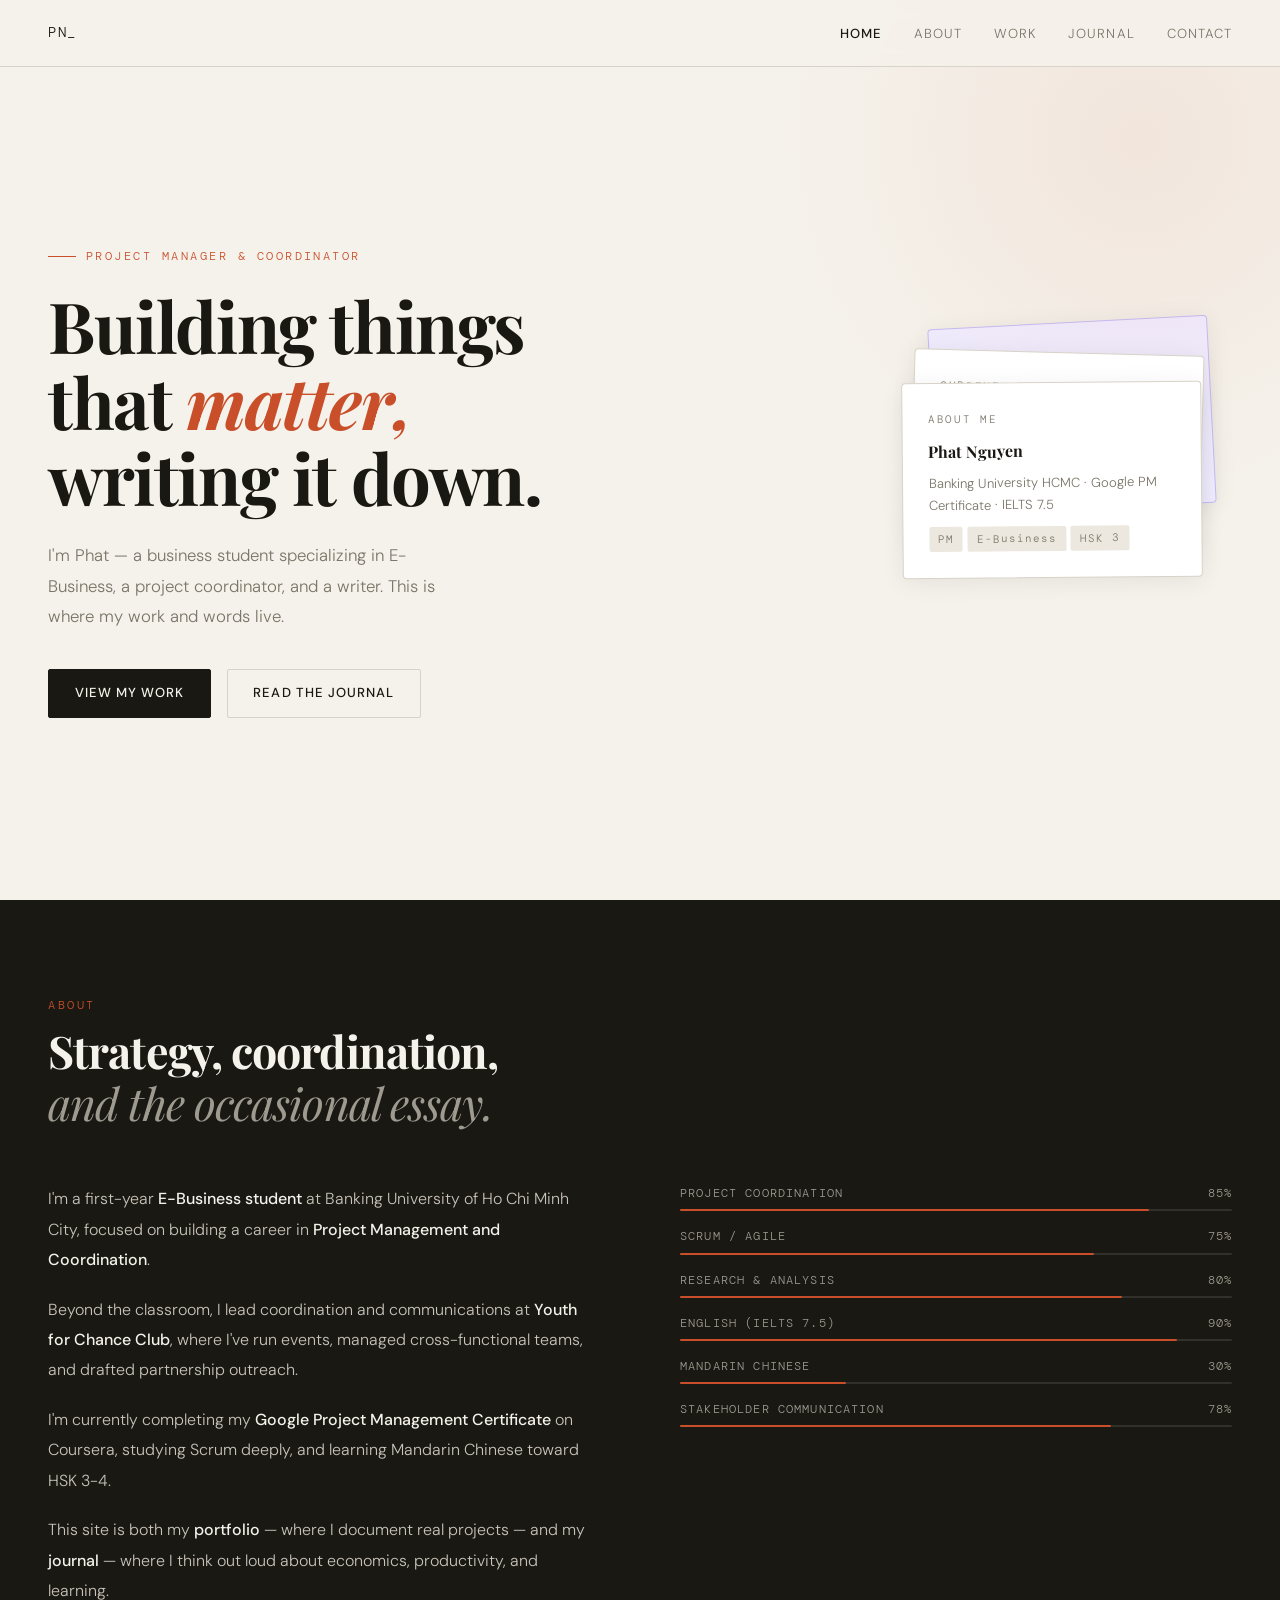
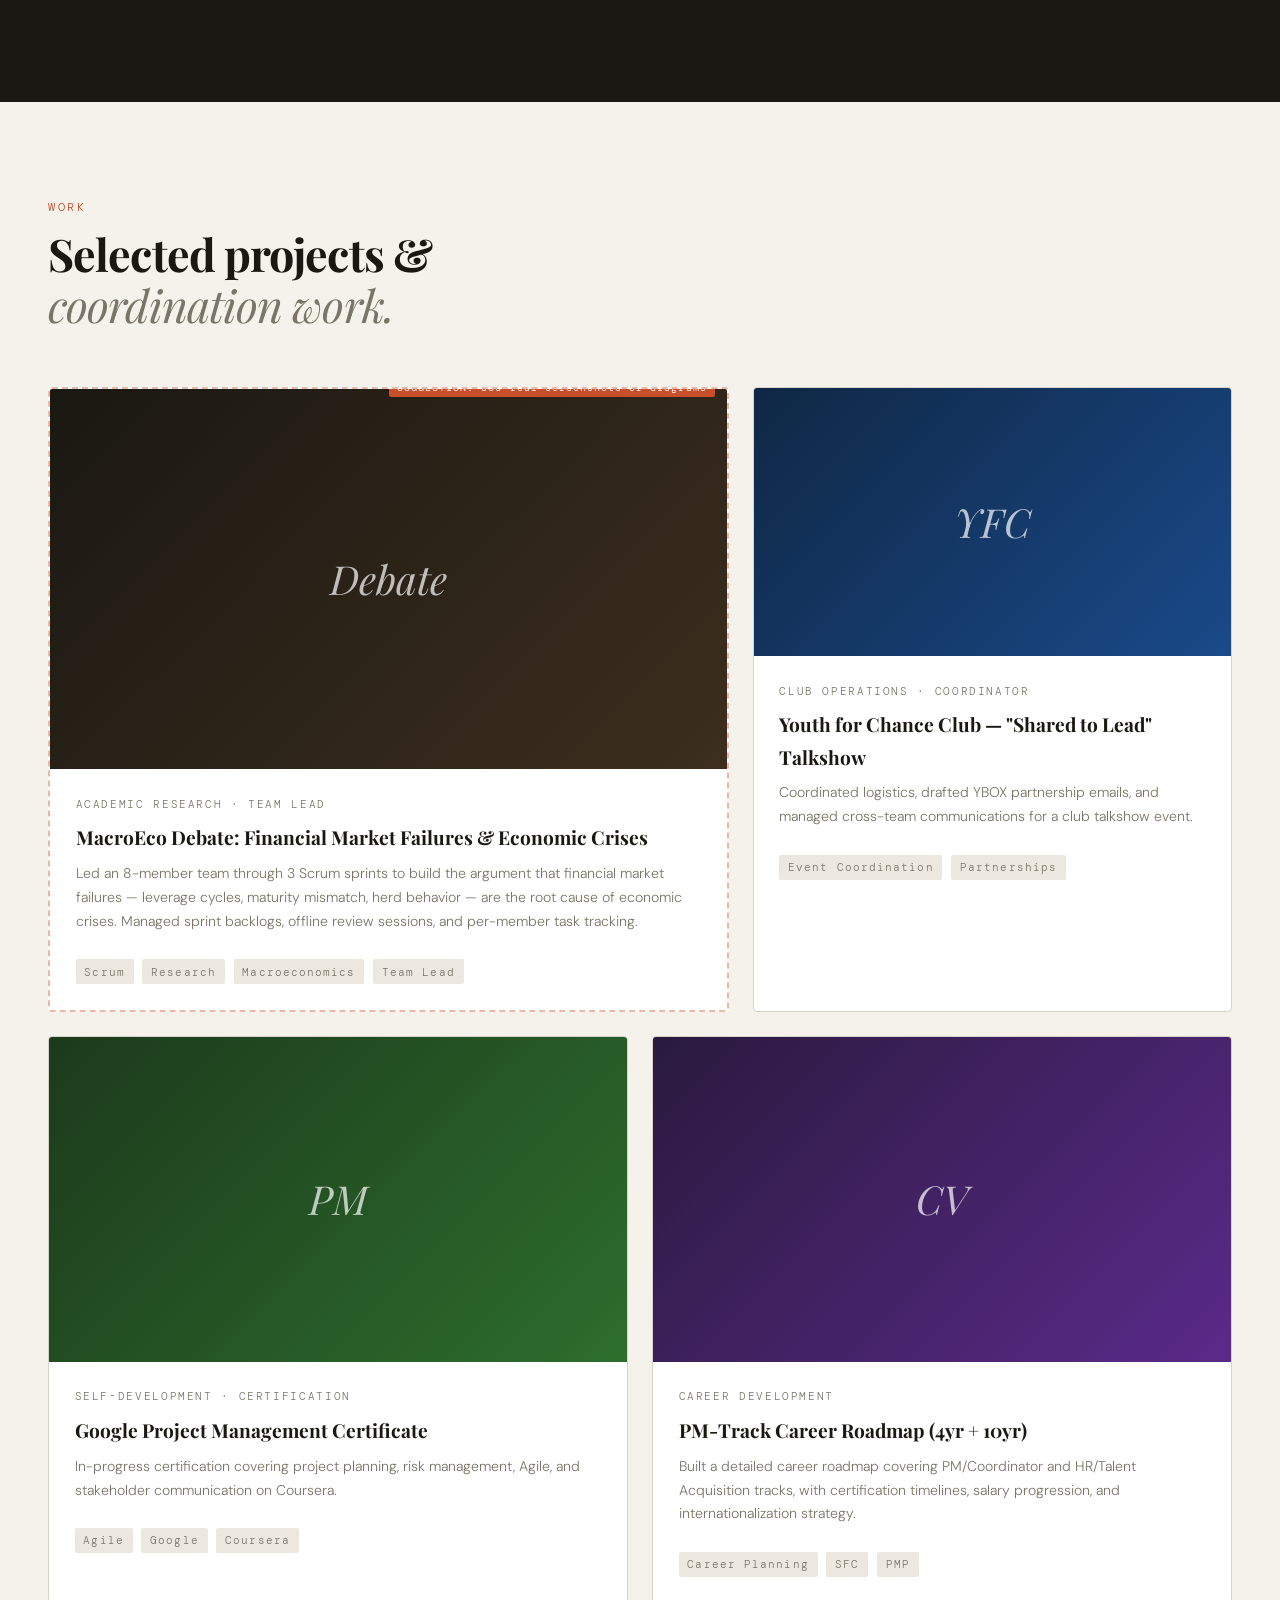
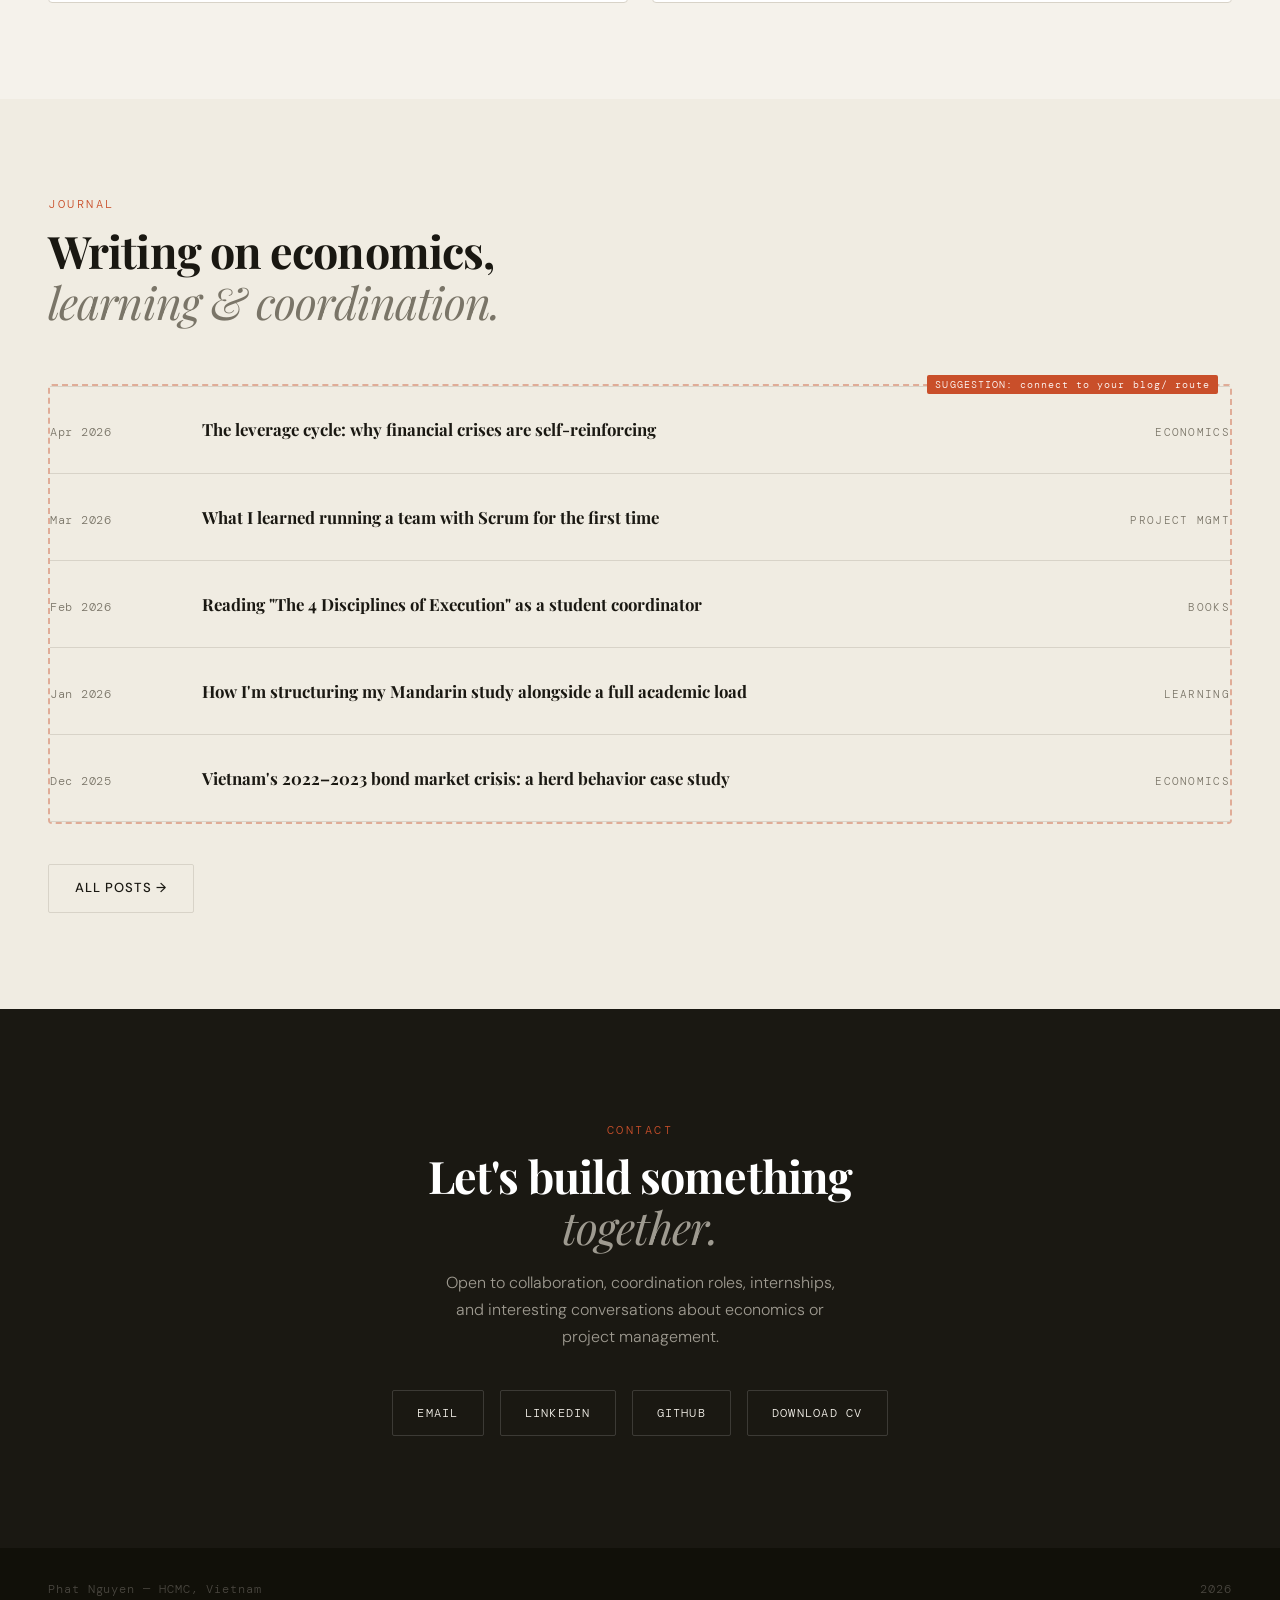
==== index.html @ 9ce02eaa "Update index.html" ====
<!DOCTYPE html>
<html lang="en">
<head>
<meta charset="UTF-8" />
<meta name="viewport" content="width=device-width, initial-scale=1.0"/>
<title>Phat Nguyen — Portfolio & Journal</title>
<link href="https://fonts.googleapis.com/css2?family=Playfair+Display:ital,wght@0,400;0,700;1,400&family=DM+Mono:wght@400;500&family=DM+Sans:wght@300;400;500&display=swap" rel="stylesheet"/>
<style>
  *, *::before, *::after { box-sizing: border-box; margin: 0; padding: 0; }

  :root {
    --bg: #f5f2eb;
    --ink: #1a1812;
    --muted: #7a7568;
    --accent: #c94f2a;
    --accent2: #2a5fc9;
    --card: #ffffff;
    --border: #d8d3c8;
    --tag-bg: #ece8df;
  }

  html { scroll-behavior: smooth; }

  body {
    background: var(--bg);
    color: var(--ink);
    font-family: 'DM Sans', sans-serif;
    font-weight: 300;
    line-height: 1.7;
    overflow-x: hidden;
  }

  /* ── NAV ── */
  nav {
    position: fixed; top: 0; left: 0; right: 0; z-index: 100;
    display: flex; align-items: center; justify-content: space-between;
    padding: 1.2rem 3rem;
    background: rgba(245,242,235,0.88);
    backdrop-filter: blur(10px);
    border-bottom: 1px solid var(--border);
  }
  .nav-logo {
    font-family: 'DM Mono', monospace;
    font-size: 0.85rem;
    letter-spacing: 0.12em;
    color: var(--ink);
    text-decoration: none;
  }
  .nav-links { display: flex; gap: 2rem; list-style: none; }
  .nav-links a {
    font-size: 0.82rem;
    letter-spacing: 0.08em;
    text-transform: uppercase;
    color: var(--muted);
    text-decoration: none;
    transition: color 0.2s;
  }
  .nav-links a:hover { color: var(--accent); }
  .nav-links a.active { color: var(--ink); font-weight: 500; }

  /* ── HERO ── */
  #hero {
    min-height: 100vh;
    display: grid;
    grid-template-columns: 1fr 1fr;
    align-items: center;
    padding: 8rem 3rem 4rem;
    position: relative;
    overflow: hidden;
  }
  .hero-text { max-width: 540px; }
  .hero-eyebrow {
    font-family: 'DM Mono', monospace;
    font-size: 0.78rem;
    letter-spacing: 0.2em;
    text-transform: uppercase;
    color: var(--accent);
    margin-bottom: 1.2rem;
    display: flex; align-items: center; gap: 0.6rem;
  }
  .hero-eyebrow::before {
    content: '';
    display: inline-block;
    width: 28px; height: 1px;
    background: var(--accent);
  }
  h1 {
    font-family: 'Playfair Display', serif;
    font-size: clamp(3rem, 5.5vw, 5.2rem);
    font-weight: 700;
    line-height: 1.08;
    letter-spacing: -0.02em;
    margin-bottom: 1.6rem;
  }
  h1 em {
    font-style: italic;
    color: var(--accent);
  }
  .hero-sub {
    font-size: 1.05rem;
    color: var(--muted);
    max-width: 400px;
    margin-bottom: 2.4rem;
    line-height: 1.8;
  }
  .hero-ctas { display: flex; gap: 1rem; flex-wrap: wrap; }
  .btn {
    display: inline-flex; align-items: center; gap: 0.5rem;
    padding: 0.75rem 1.6rem;
    border-radius: 2px;
    font-size: 0.82rem;
    letter-spacing: 0.08em;
    text-transform: uppercase;
    text-decoration: none;
    font-weight: 500;
    transition: all 0.2s;
    cursor: pointer;
  }
  .btn-primary {
    background: var(--ink);
    color: var(--bg);
    border: 1.5px solid var(--ink);
  }
  .btn-primary:hover { background: var(--accent); border-color: var(--accent); }
  .btn-outline {
    background: transparent;
    color: var(--ink);
    border: 1.5px solid var(--border);
  }
  .btn-outline:hover { border-color: var(--ink); }

  /* hero right: decorative card stack */
  .hero-visual {
    display: flex; justify-content: flex-end; align-items: center;
    position: relative; height: 420px;
  }
  .card-stack { position: relative; width: 320px; height: 380px; }
  .hcard {
    position: absolute;
    background: var(--card);
    border: 1px solid var(--border);
    border-radius: 4px;
    padding: 1.6rem;
    box-shadow: 0 4px 24px rgba(0,0,0,0.07);
  }
  .hcard:nth-child(1) {
    width: 280px; top: 30px; left: 20px;
    transform: rotate(-3deg);
    background: #f0edff;
    border-color: #c5bcf5;
  }
  .hcard:nth-child(2) {
    width: 290px; top: 60px; left: 0;
    transform: rotate(1.5deg);
    z-index: 2;
  }
  .hcard:nth-child(3) {
    width: 300px; top: 90px; left: -10px;
    transform: rotate(-0.5deg);
    z-index: 3;
    background: var(--card);
  }
  .hcard-label {
    font-family: 'DM Mono', monospace;
    font-size: 0.68rem;
    letter-spacing: 0.15em;
    text-transform: uppercase;
    color: var(--muted);
    margin-bottom: 0.6rem;
  }
  .hcard-title {
    font-family: 'Playfair Display', serif;
    font-size: 1rem;
    font-weight: 700;
    margin-bottom: 0.5rem;
  }
  .hcard-body { font-size: 0.82rem; color: var(--muted); }
  .tag {
    display: inline-block;
    background: var(--tag-bg);
    color: var(--muted);
    font-family: 'DM Mono', monospace;
    font-size: 0.68rem;
    letter-spacing: 0.1em;
    padding: 0.2rem 0.55rem;
    border-radius: 2px;
    margin-top: 0.6rem;
    margin-right: 0.3rem;
  }

  /* hero bg texture */
  #hero::after {
    content: '';
    position: absolute;
    top: -100px; right: -100px;
    width: 600px; height: 600px;
    background: radial-gradient(circle at 60% 40%, rgba(201,79,42,0.08) 0%, transparent 70%);
    pointer-events: none;
  }

  /* ── SECTIONS ── */
  section { padding: 6rem 3rem; }
  .section-header { margin-bottom: 3.5rem; }
  .section-eyebrow {
    font-family: 'DM Mono', monospace;
    font-size: 0.72rem;
    letter-spacing: 0.22em;
    text-transform: uppercase;
    color: var(--accent);
    margin-bottom: 0.6rem;
  }
  h2 {
    font-family: 'Playfair Display', serif;
    font-size: clamp(2rem, 3.5vw, 2.8rem);
    font-weight: 700;
    letter-spacing: -0.02em;
    line-height: 1.15;
  }
  h2 span { color: var(--muted); font-style: italic; font-weight: 400; }

  /* ── ABOUT ── */
  #about { background: var(--ink); color: var(--bg); }
  #about .section-eyebrow { color: var(--accent); }
  #about h2 { color: var(--bg); }
  #about h2 span { color: #9e9a90; }
  .about-grid {
    display: grid;
    grid-template-columns: 1fr 1fr;
    gap: 5rem;
    align-items: start;
  }
  .about-text { font-size: 1rem; line-height: 1.9; color: #c9c4bb; }
  .about-text p + p { margin-top: 1.2rem; }
  .about-text strong { color: var(--bg); font-weight: 500; }
  .skills-list { display: flex; flex-direction: column; gap: 1rem; }
  .skill-item { display: flex; flex-direction: column; gap: 0.35rem; }
  .skill-label {
    display: flex; justify-content: space-between;
    font-family: 'DM Mono', monospace;
    font-size: 0.72rem;
    letter-spacing: 0.1em;
    text-transform: uppercase;
    color: #9e9a90;
  }
  .skill-bar { height: 2px; background: rgba(255,255,255,0.1); border-radius: 1px; }
  .skill-fill { height: 100%; background: var(--accent); border-radius: 1px; transition: width 1s ease; }

  /* ── PORTFOLIO ── */
  #portfolio { background: var(--bg); }
  .projects-grid {
    display: grid;
    grid-template-columns: repeat(12, 1fr);
    gap: 1.5rem;
  }
  .project-card {
    background: var(--card);
    border: 1px solid var(--border);
    border-radius: 4px;
    overflow: hidden;
    transition: transform 0.25s, box-shadow 0.25s;
  }
  .project-card:hover {
    transform: translateY(-4px);
    box-shadow: 0 12px 40px rgba(0,0,0,0.1);
  }
  .project-card.featured { grid-column: span 7; }
  .project-card.side { grid-column: span 5; }
  .project-card.half { grid-column: span 6; }
  .project-thumb {
    width: 100%; aspect-ratio: 16/9;
    display: flex; align-items: center; justify-content: center;
    font-family: 'Playfair Display', serif;
    font-size: 2.5rem;
    font-style: italic;
    color: rgba(255,255,255,0.7);
  }
  .project-body { padding: 1.6rem; }
  .project-type {
    font-family: 'DM Mono', monospace;
    font-size: 0.68rem;
    letter-spacing: 0.15em;
    text-transform: uppercase;
    color: var(--muted);
    margin-bottom: 0.5rem;
  }
  .project-title {
    font-family: 'Playfair Display', serif;
    font-size: 1.2rem;
    font-weight: 700;
    margin-bottom: 0.5rem;
  }
  .project-desc { font-size: 0.88rem; color: var(--muted); line-height: 1.7; }
  .project-tags { margin-top: 1rem; }

  /* ── JOURNAL ── */
  #journal { background: #f0ece2; }
  .posts-list { display: flex; flex-direction: column; gap: 0; }
  .post-item {
    display: grid;
    grid-template-columns: 120px 1fr auto;
    align-items: baseline;
    gap: 2rem;
    padding: 1.8rem 0;
    border-bottom: 1px solid var(--border);
    text-decoration: none;
    color: inherit;
    transition: background 0.15s;
  }
  .post-item:first-child { border-top: 1px solid var(--border); }
  .post-date {
    font-family: 'DM Mono', monospace;
    font-size: 0.75rem;
    color: var(--muted);
    letter-spacing: 0.06em;
  }
  .post-title {
    font-family: 'Playfair Display', serif;
    font-size: 1.05rem;
    font-weight: 700;
    transition: color 0.2s;
  }
  .post-item:hover .post-title { color: var(--accent); }
  .post-category {
    font-family: 'DM Mono', monospace;
    font-size: 0.68rem;
    letter-spacing: 0.12em;
    text-transform: uppercase;
    color: var(--muted);
    white-space: nowrap;
  }

  /* ── CONTACT ── */
  #contact {
    background: var(--ink);
    color: var(--bg);
    text-align: center;
    padding: 7rem 3rem;
  }
  #contact h2 { color: var(--bg); margin-bottom: 1rem; }
  #contact .section-eyebrow { color: var(--accent); }
  .contact-sub { color: #9e9a90; font-size: 1rem; margin-bottom: 2.5rem; max-width: 420px; margin-left: auto; margin-right: auto; }
  .contact-links { display: flex; justify-content: center; gap: 1rem; flex-wrap: wrap; }
  .contact-link {
    display: inline-flex; align-items: center; gap: 0.5rem;
    padding: 0.7rem 1.5rem;
    border: 1px solid rgba(255,255,255,0.15);
    border-radius: 2px;
    font-family: 'DM Mono', monospace;
    font-size: 0.78rem;
    letter-spacing: 0.1em;
    text-transform: uppercase;
    color: var(--bg);
    text-decoration: none;
    transition: border-color 0.2s, color 0.2s;
  }
  .contact-link:hover { border-color: var(--accent); color: var(--accent); }

  /* ── FOOTER ── */
  footer {
    background: #111009;
    color: #4a4740;
    padding: 2rem 3rem;
    display: flex;
    justify-content: space-between;
    align-items: center;
    font-family: 'DM Mono', monospace;
    font-size: 0.72rem;
    letter-spacing: 0.08em;
  }

  /* ANNOTATION LAYER (design notes) */
  .annotation {
    position: relative;
    border: 2px dashed rgba(201,79,42,0.4);
    border-radius: 4px;
  }
  .annotation::before {
    content: attr(data-note);
    position: absolute;
    top: -11px; right: 12px;
    background: var(--accent);
    color: white;
    font-family: 'DM Mono', monospace;
    font-size: 0.65rem;
    letter-spacing: 0.1em;
    padding: 1px 8px;
    border-radius: 2px;
    white-space: nowrap;
    z-index: 10;
  }

  /* scroll fade-in */
  .fade-in { opacity: 0; transform: translateY(24px); transition: opacity 0.6s ease, transform 0.6s ease; }
  .fade-in.visible { opacity: 1; transform: none; }

  @media (max-width: 900px) {
    #hero { grid-template-columns: 1fr; padding-top: 7rem; }
    .hero-visual { display: none; }
    .about-grid { grid-template-columns: 1fr; gap: 2.5rem; }
    .project-card.featured, .project-card.side, .project-card.half { grid-column: span 12; }
    .post-item { grid-template-columns: 1fr; gap: 0.3rem; }
    nav { padding: 1rem 1.5rem; }
    section { padding: 4rem 1.5rem; }
  }
</style>
</head>
<body>

<!-- NAV -->
<nav>
  <a class="nav-logo" href="#">PN_</a>
  <ul class="nav-links">
    <li><a href="#hero" class="active">Home</a></li>
    <li><a href="#about">About</a></li>
    <li><a href="#portfolio">Work</a></li>
    <li><a href="#journal">Journal</a></li>
    <li><a href="#contact">Contact</a></li>
  </ul>
</nav>

<!-- HERO -->
<section id="hero">
  <div class="hero-text fade-in">
    <p class="hero-eyebrow">Project Manager &amp; Coordinator</p>
    <h1>Building things<br>that <em>matter,</em><br>writing it down.</h1>
    <p class="hero-sub">I'm Phat — a business student specializing in E-Business, a project coordinator, and a writer. This is where my work and words live.</p>
    <div class="hero-ctas">
      <a class="btn btn-primary" href="#portfolio">View my work</a>
      <a class="btn btn-outline" href="#journal">Read the journal</a>
    </div>
  </div>
  <div class="hero-visual">
    <div class="card-stack">
      <div class="hcard">
        <div class="hcard-label">Latest note</div>
        <div class="hcard-title">On herd behavior in financial crises</div>
        <div class="hcard-body">Why markets amplify panic more than reason...</div>
      </div>
      <div class="hcard">
        <div class="hcard-label">Current project</div>
        <div class="hcard-title">MacroEco Debate Sprint 3</div>
        <div class="hcard-body">Leading research for the market-failure argument...</div>
        <div><span class="tag">Scrum</span><span class="tag">Research</span></div>
      </div>
      <div class="hcard">
        <div class="hcard-label">About me</div>
        <div class="hcard-title">Phat Nguyen</div>
        <div class="hcard-body">Banking University HCMC · Google PM Certificate · IELTS 7.5</div>
        <div><span class="tag">PM</span><span class="tag">E-Business</span><span class="tag">HSK 3</span></div>
      </div>
    </div>
  </div>
</section>

<!-- ABOUT -->
<section id="about">
  <div class="section-header fade-in">
    <p class="section-eyebrow">About</p>
    <h2>Strategy, coordination,<br><span>and the occasional essay.</span></h2>
  </div>
  <div class="about-grid">
    <div class="about-text fade-in">
      <p>I'm a first-year <strong>E-Business student</strong> at Banking University of Ho Chi Minh City, focused on building a career in <strong>Project Management and Coordination</strong>.</p>
      <p>Beyond the classroom, I lead coordination and communications at <strong>Youth for Chance Club</strong>, where I've run events, managed cross-functional teams, and drafted partnership outreach.</p>
      <p>I'm currently completing my <strong>Google Project Management Certificate</strong> on Coursera, studying Scrum deeply, and learning Mandarin Chinese toward HSK 3-4.</p>
      <p>This site is both my <strong>portfolio</strong> — where I document real projects — and my <strong>journal</strong> — where I think out loud about economics, productivity, and learning.</p>
    </div>
    <div class="fade-in">
      <div class="skills-list">
        <div class="skill-item">
          <div class="skill-label"><span>Project Coordination</span><span>85%</span></div>
          <div class="skill-bar"><div class="skill-fill" style="width:85%"></div></div>
        </div>
        <div class="skill-item">
          <div class="skill-label"><span>Scrum / Agile</span><span>75%</span></div>
          <div class="skill-bar"><div class="skill-fill" style="width:75%"></div></div>
        </div>
        <div class="skill-item">
          <div class="skill-label"><span>Research &amp; Analysis</span><span>80%</span></div>
          <div class="skill-bar"><div class="skill-fill" style="width:80%"></div></div>
        </div>
        <div class="skill-item">
          <div class="skill-label"><span>English (IELTS 7.5)</span><span>90%</span></div>
          <div class="skill-bar"><div class="skill-fill" style="width:90%"></div></div>
        </div>
        <div class="skill-item">
          <div class="skill-label"><span>Mandarin Chinese</span><span>30%</span></div>
          <div class="skill-bar"><div class="skill-fill" style="width:30%"></div></div>
        </div>
        <div class="skill-item">
          <div class="skill-label"><span>Stakeholder Communication</span><span>78%</span></div>
          <div class="skill-bar"><div class="skill-fill" style="width:78%"></div></div>
        </div>
      </div>
    </div>
  </div>
</section>

<!-- PORTFOLIO -->
<section id="portfolio">
  <div class="section-header fade-in">
    <p class="section-eyebrow">Work</p>
    <h2>Selected projects &amp;<br><span>coordination work.</span></h2>
  </div>
  <div class="projects-grid">

    <div class="project-card featured fade-in annotation" data-note="SUGGESTION: add real screenshots or diagrams">
      <div class="project-thumb" style="background: linear-gradient(135deg, #1a1812 0%, #3d2e1e 100%);">Debate</div>
      <div class="project-body">
        <div class="project-type">Academic Research · Team Lead</div>
        <div class="project-title">MacroEco Debate: Financial Market Failures & Economic Crises</div>
        <div class="project-desc">Led an 8-member team through 3 Scrum sprints to build the argument that financial market failures — leverage cycles, maturity mismatch, herd behavior — are the root cause of economic crises. Managed sprint backlogs, offline review sessions, and per-member task tracking.</div>
        <div class="project-tags">
          <span class="tag">Scrum</span>
          <span class="tag">Research</span>
          <span class="tag">Macroeconomics</span>
          <span class="tag">Team Lead</span>
        </div>
      </div>
    </div>

    <div class="project-card side fade-in">
      <div class="project-thumb" style="background: linear-gradient(135deg, #0f2744 0%, #1a4a8a 100%);">YFC</div>
      <div class="project-body">
        <div class="project-type">Club Operations · Coordinator</div>
        <div class="project-title">Youth for Chance Club — "Shared to Lead" Talkshow</div>
        <div class="project-desc">Coordinated logistics, drafted YBOX partnership emails, and managed cross-team communications for a club talkshow event.</div>
        <div class="project-tags">
          <span class="tag">Event Coordination</span>
          <span class="tag">Partnerships</span>
        </div>
      </div>
    </div>

    <div class="project-card half fade-in">
      <div class="project-thumb" style="background: linear-gradient(135deg, #1c3a1c 0%, #2d6e2d 100%);">PM</div>
      <div class="project-body">
        <div class="project-type">Self-Development · Certification</div>
        <div class="project-title">Google Project Management Certificate</div>
        <div class="project-desc">In-progress certification covering project planning, risk management, Agile, and stakeholder communication on Coursera.</div>
        <div class="project-tags">
          <span class="tag">Agile</span>
          <span class="tag">Google</span>
          <span class="tag">Coursera</span>
        </div>
      </div>
    </div>

    <div class="project-card half fade-in">
      <div class="project-thumb" style="background: linear-gradient(135deg, #2a1a3e 0%, #5a2a8a 100%);">CV</div>
      <div class="project-body">
        <div class="project-type">Career Development</div>
        <div class="project-title">PM-Track Career Roadmap (4yr + 10yr)</div>
        <div class="project-desc">Built a detailed career roadmap covering PM/Coordinator and HR/Talent Acquisition tracks, with certification timelines, salary progression, and internationalization strategy.</div>
        <div class="project-tags">
          <span class="tag">Career Planning</span>
          <span class="tag">SFC</span>
          <span class="tag">PMP</span>
        </div>
      </div>
    </div>

  </div>
</section>

<!-- JOURNAL -->
<section id="journal">
  <div class="section-header fade-in">
    <p class="section-eyebrow">Journal</p>
    <h2>Writing on economics,<br><span>learning &amp; coordination.</span></h2>
  </div>
  <div class="posts-list fade-in annotation" data-note="SUGGESTION: connect to your blog/ route">

    <a class="post-item" href="#">
      <span class="post-date">Apr 2026</span>
      <span class="post-title">The leverage cycle: why financial crises are self-reinforcing</span>
      <span class="post-category">Economics</span>
    </a>

    <a class="post-item" href="#">
      <span class="post-date">Mar 2026</span>
      <span class="post-title">What I learned running a team with Scrum for the first time</span>
      <span class="post-category">Project Mgmt</span>
    </a>

    <a class="post-item" href="#">
      <span class="post-date">Feb 2026</span>
      <span class="post-title">Reading "The 4 Disciplines of Execution" as a student coordinator</span>
      <span class="post-category">Books</span>
    </a>

    <a class="post-item" href="#">
      <span class="post-date">Jan 2026</span>
      <span class="post-title">How I'm structuring my Mandarin study alongside a full academic load</span>
      <span class="post-category">Learning</span>
    </a>

    <a class="post-item" href="#">
      <span class="post-date">Dec 2025</span>
      <span class="post-title">Vietnam's 2022–2023 bond market crisis: a herd behavior case study</span>
      <span class="post-category">Economics</span>
    </a>

  </div>
  <div style="margin-top: 2.5rem; fade-in">
    <a class="btn btn-outline" href="#">All posts →</a>
  </div>
</section>

<!-- CONTACT -->
<section id="contact">
  <p class="section-eyebrow" style="margin-bottom:0.6rem;">Contact</p>
  <h2 style="color:white; margin-bottom: 1rem;">Let's build something<br><span style="color:#9e9a90; font-style:italic;">together.</span></h2>
  <p class="contact-sub">Open to collaboration, coordination roles, internships, and interesting conversations about economics or project management.</p>
  <div class="contact-links">
    <a class="contact-link" href="mailto:phat@example.com">Email</a>
    <a class="contact-link" href="#">LinkedIn</a>
    <a class="contact-link" href="#">GitHub</a>
    <a class="contact-link" href="#">Download CV</a>
  </div>
</section>

<!-- FOOTER -->
<footer>
  <span>Phat Nguyen — HCMC, Vietnam</span>
  <span>2026</span>
</footer>

<script>
  // Scroll fade-in
  const observer = new IntersectionObserver(entries => {
    entries.forEach(e => { if (e.isIntersecting) { e.target.classList.add('visible'); } });
  }, { threshold: 0.08 });
  document.querySelectorAll('.fade-in').forEach(el => observer.observe(el));

  // Skill bar animation
  const skillObserver = new IntersectionObserver(entries => {
    entries.forEach(e => {
      if (e.isIntersecting) {
        e.target.querySelectorAll('.skill-fill').forEach(bar => {
          bar.style.width = bar.style.width; // trigger repaint
        });
      }
    });
  }, { threshold: 0.3 });
  document.querySelector('.skills-list') && skillObserver.observe(document.querySelector('.skills-list'));

  // Active nav on scroll
  const sections = document.querySelectorAll('section[id]');
  const navLinks = document.querySelectorAll('.nav-links a');
  window.addEventListener('scroll', () => {
    let current = '';
    sections.forEach(s => { if (window.scrollY >= s.offsetTop - 120) current = s.id; });
    navLinks.forEach(a => {
      a.classList.toggle('active', a.getAttribute('href') === '#' + current || (current === 'hero' && a.getAttribute('href') === '#hero'));
    });
  });
</script>
</body>
</html>
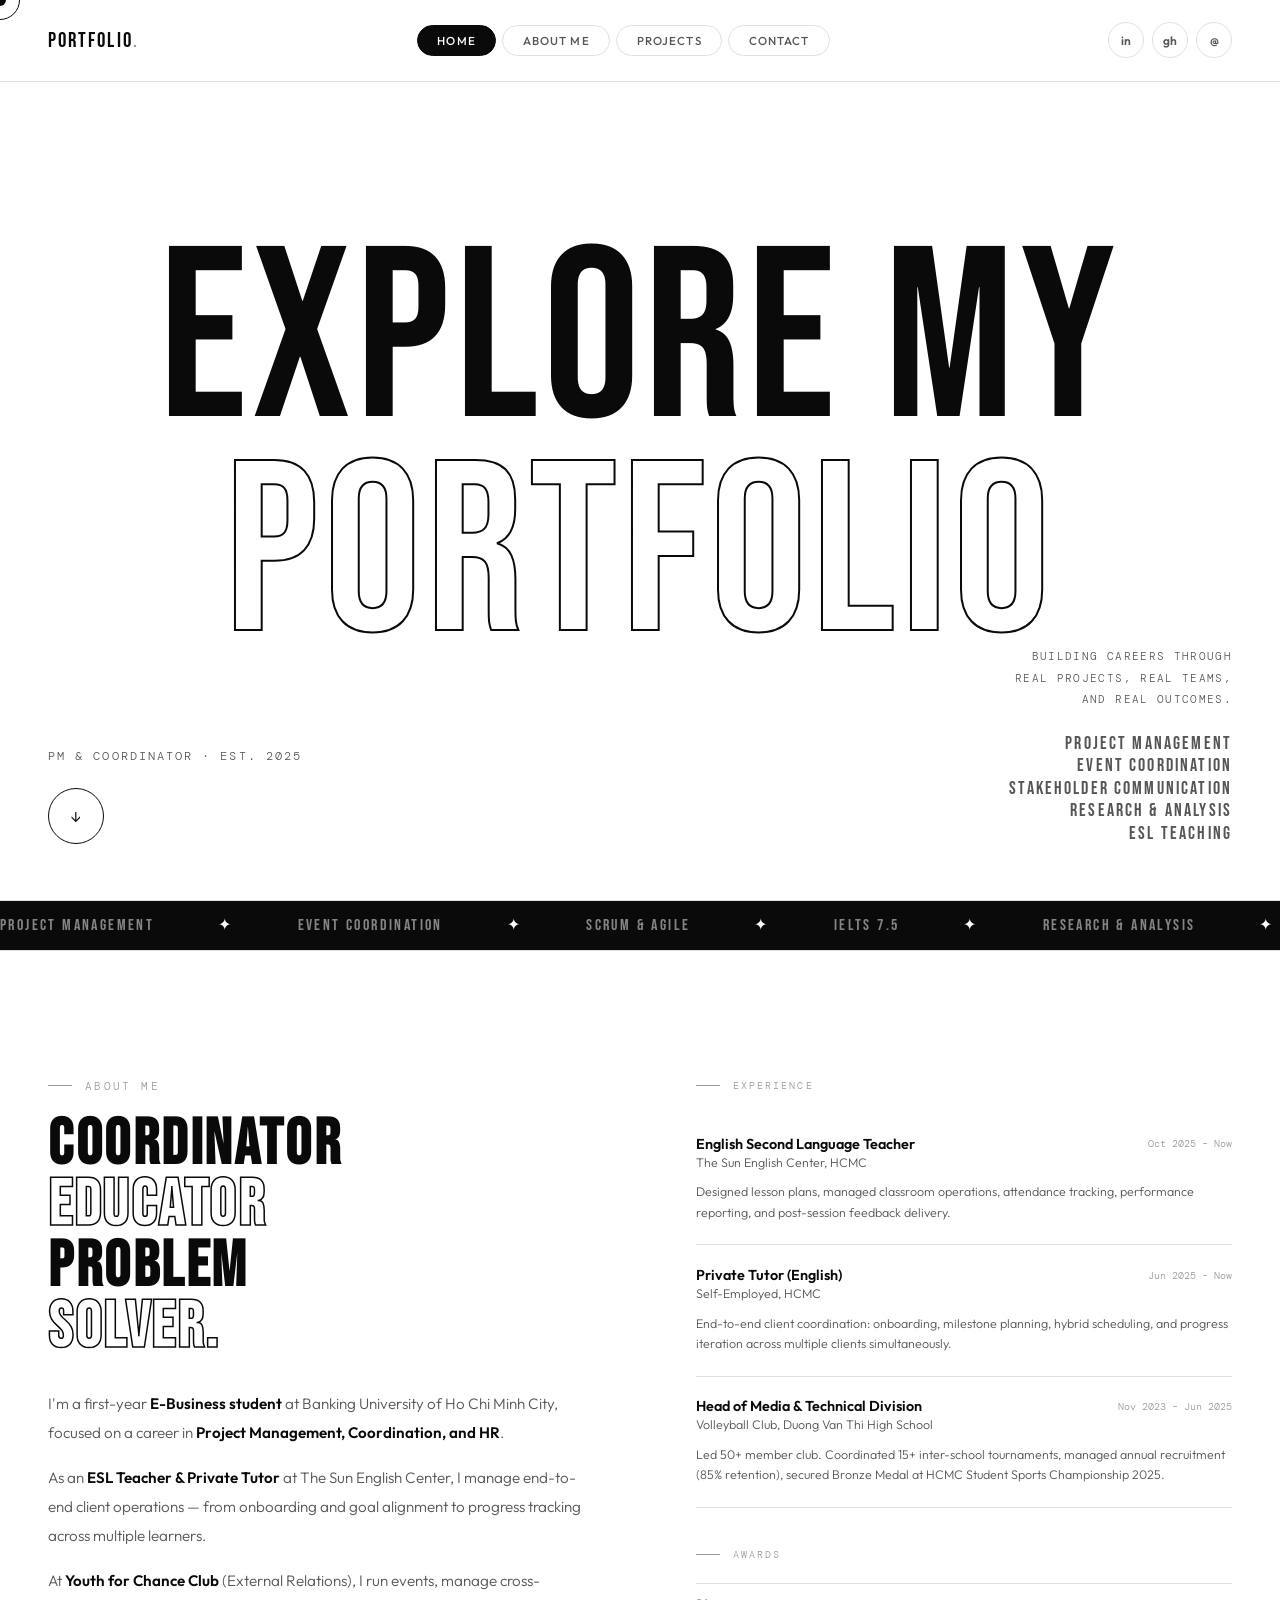
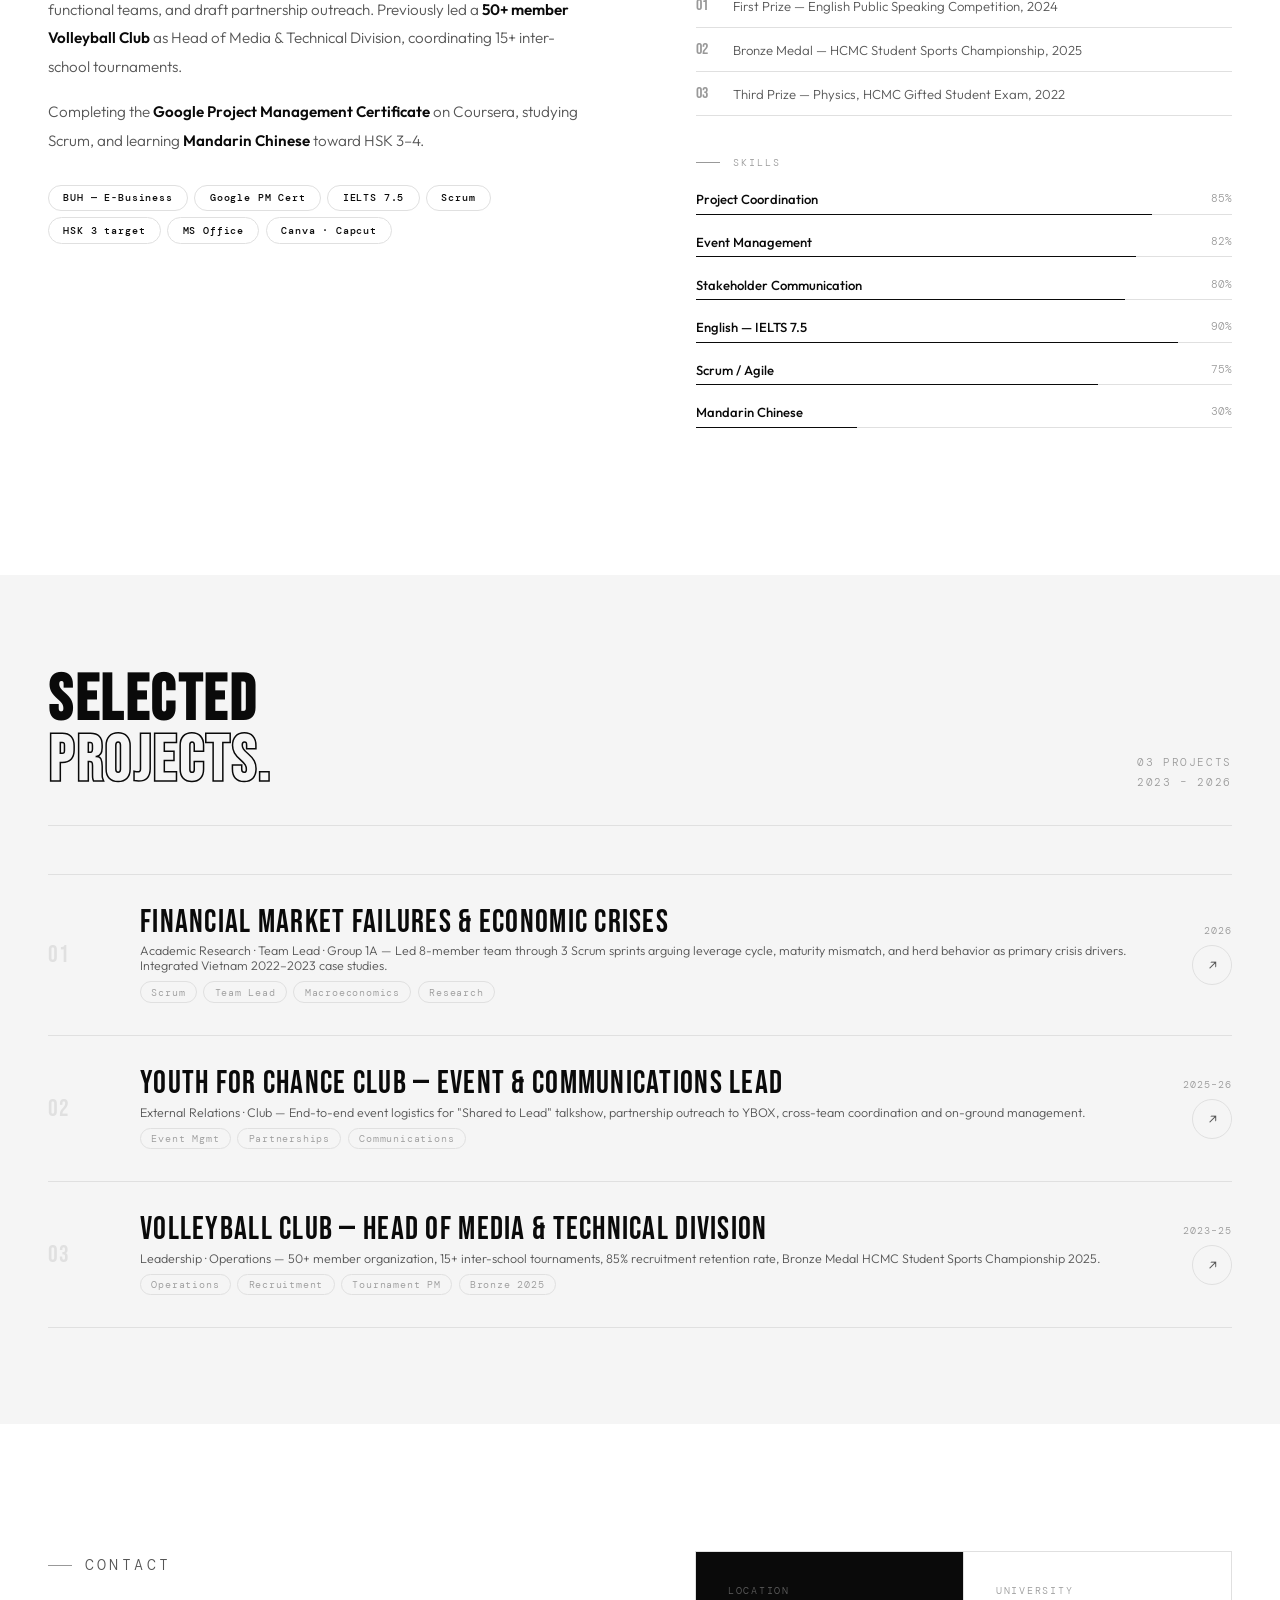
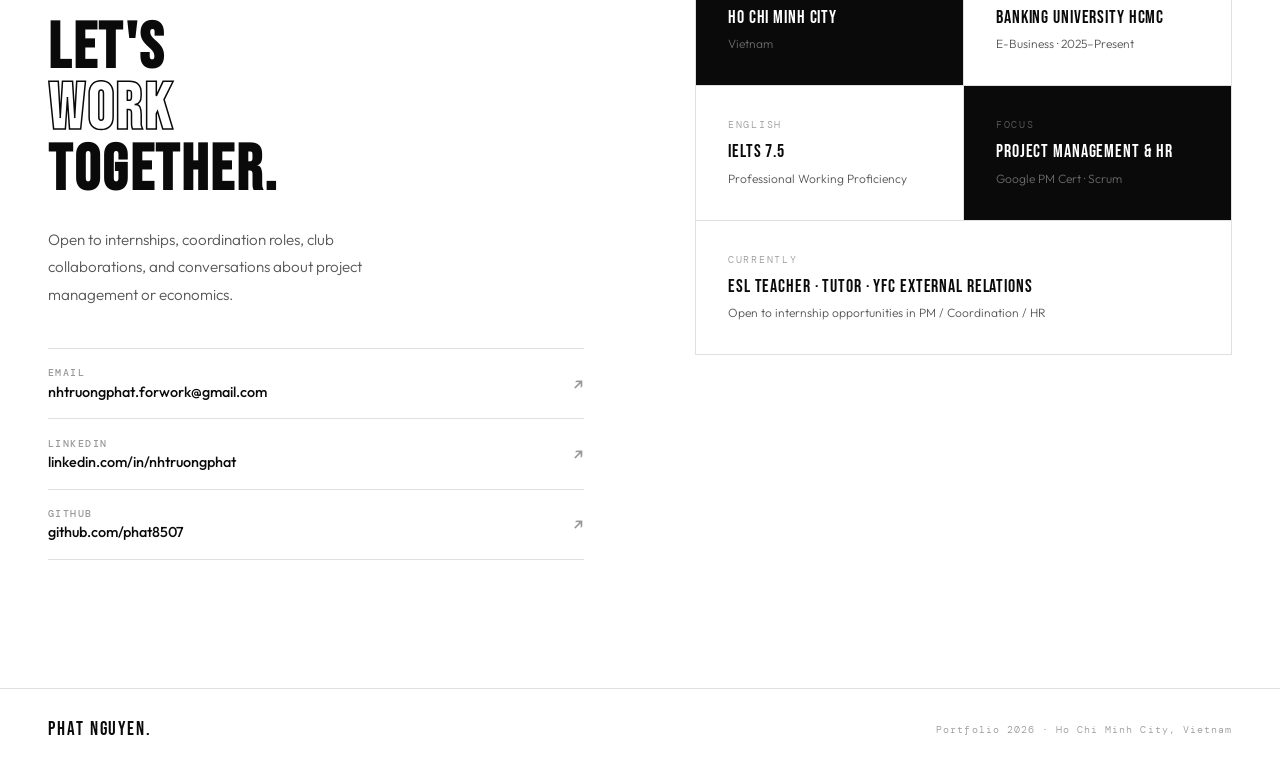
==== commit 2002e7d2: "Update index.html" ====
--- a/index.html
+++ b/index.html
@@ -1,660 +1,796 @@
 <!DOCTYPE html>
 <html lang="en">
 <head>
-<meta charset="UTF-8" />
+<meta charset="UTF-8"/>
 <meta name="viewport" content="width=device-width, initial-scale=1.0"/>
-<title>Phat Nguyen — Portfolio & Journal</title>
-<link href="https://fonts.googleapis.com/css2?family=Playfair+Display:ital,wght@0,400;0,700;1,400&family=DM+Mono:wght@400;500&family=DM+Sans:wght@300;400;500&display=swap" rel="stylesheet"/>
+<title>Phat Nguyen — Portfolio</title>
+<link href="https://fonts.googleapis.com/css2?family=Bebas+Neue&family=Outfit:wght@300;400;500;600&family=DM+Mono:wght@400;500&display=swap" rel="stylesheet"/>
 <style>
-  *, *::before, *::after { box-sizing: border-box; margin: 0; padding: 0; }
-
-  :root {
-    --bg: #f5f2eb;
-    --ink: #1a1812;
-    --muted: #7a7568;
-    --accent: #c94f2a;
-    --accent2: #2a5fc9;
-    --card: #ffffff;
-    --border: #d8d3c8;
-    --tag-bg: #ece8df;
-  }
-
-  html { scroll-behavior: smooth; }
-
-  body {
-    background: var(--bg);
-    color: var(--ink);
-    font-family: 'DM Sans', sans-serif;
-    font-weight: 300;
-    line-height: 1.7;
-    overflow-x: hidden;
-  }
-
-  /* ── NAV ── */
-  nav {
-    position: fixed; top: 0; left: 0; right: 0; z-index: 100;
-    display: flex; align-items: center; justify-content: space-between;
-    padding: 1.2rem 3rem;
-    background: rgba(245,242,235,0.88);
-    backdrop-filter: blur(10px);
-    border-bottom: 1px solid var(--border);
-  }
-  .nav-logo {
-    font-family: 'DM Mono', monospace;
-    font-size: 0.85rem;
-    letter-spacing: 0.12em;
-    color: var(--ink);
-    text-decoration: none;
-  }
-  .nav-links { display: flex; gap: 2rem; list-style: none; }
-  .nav-links a {
-    font-size: 0.82rem;
-    letter-spacing: 0.08em;
-    text-transform: uppercase;
-    color: var(--muted);
-    text-decoration: none;
-    transition: color 0.2s;
-  }
-  .nav-links a:hover { color: var(--accent); }
-  .nav-links a.active { color: var(--ink); font-weight: 500; }
-
-  /* ── HERO ── */
-  #hero {
-    min-height: 100vh;
-    display: grid;
-    grid-template-columns: 1fr 1fr;
-    align-items: center;
-    padding: 8rem 3rem 4rem;
-    position: relative;
-    overflow: hidden;
-  }
-  .hero-text { max-width: 540px; }
-  .hero-eyebrow {
-    font-family: 'DM Mono', monospace;
-    font-size: 0.78rem;
-    letter-spacing: 0.2em;
-    text-transform: uppercase;
-    color: var(--accent);
-    margin-bottom: 1.2rem;
-    display: flex; align-items: center; gap: 0.6rem;
-  }
-  .hero-eyebrow::before {
-    content: '';
-    display: inline-block;
-    width: 28px; height: 1px;
-    background: var(--accent);
-  }
-  h1 {
-    font-family: 'Playfair Display', serif;
-    font-size: clamp(3rem, 5.5vw, 5.2rem);
-    font-weight: 700;
-    line-height: 1.08;
-    letter-spacing: -0.02em;
-    margin-bottom: 1.6rem;
-  }
-  h1 em {
-    font-style: italic;
-    color: var(--accent);
-  }
-  .hero-sub {
-    font-size: 1.05rem;
-    color: var(--muted);
-    max-width: 400px;
-    margin-bottom: 2.4rem;
-    line-height: 1.8;
-  }
-  .hero-ctas { display: flex; gap: 1rem; flex-wrap: wrap; }
-  .btn {
-    display: inline-flex; align-items: center; gap: 0.5rem;
-    padding: 0.75rem 1.6rem;
-    border-radius: 2px;
-    font-size: 0.82rem;
-    letter-spacing: 0.08em;
-    text-transform: uppercase;
-    text-decoration: none;
-    font-weight: 500;
-    transition: all 0.2s;
-    cursor: pointer;
-  }
-  .btn-primary {
-    background: var(--ink);
-    color: var(--bg);
-    border: 1.5px solid var(--ink);
-  }
-  .btn-primary:hover { background: var(--accent); border-color: var(--accent); }
-  .btn-outline {
-    background: transparent;
-    color: var(--ink);
-    border: 1.5px solid var(--border);
-  }
-  .btn-outline:hover { border-color: var(--ink); }
-
-  /* hero right: decorative card stack */
-  .hero-visual {
-    display: flex; justify-content: flex-end; align-items: center;
-    position: relative; height: 420px;
-  }
-  .card-stack { position: relative; width: 320px; height: 380px; }
-  .hcard {
-    position: absolute;
-    background: var(--card);
-    border: 1px solid var(--border);
-    border-radius: 4px;
-    padding: 1.6rem;
-    box-shadow: 0 4px 24px rgba(0,0,0,0.07);
-  }
-  .hcard:nth-child(1) {
-    width: 280px; top: 30px; left: 20px;
-    transform: rotate(-3deg);
-    background: #f0edff;
-    border-color: #c5bcf5;
-  }
-  .hcard:nth-child(2) {
-    width: 290px; top: 60px; left: 0;
-    transform: rotate(1.5deg);
-    z-index: 2;
-  }
-  .hcard:nth-child(3) {
-    width: 300px; top: 90px; left: -10px;
-    transform: rotate(-0.5deg);
-    z-index: 3;
-    background: var(--card);
-  }
-  .hcard-label {
-    font-family: 'DM Mono', monospace;
-    font-size: 0.68rem;
-    letter-spacing: 0.15em;
-    text-transform: uppercase;
-    color: var(--muted);
-    margin-bottom: 0.6rem;
-  }
-  .hcard-title {
-    font-family: 'Playfair Display', serif;
-    font-size: 1rem;
-    font-weight: 700;
-    margin-bottom: 0.5rem;
-  }
-  .hcard-body { font-size: 0.82rem; color: var(--muted); }
-  .tag {
-    display: inline-block;
-    background: var(--tag-bg);
-    color: var(--muted);
-    font-family: 'DM Mono', monospace;
-    font-size: 0.68rem;
-    letter-spacing: 0.1em;
-    padding: 0.2rem 0.55rem;
-    border-radius: 2px;
-    margin-top: 0.6rem;
-    margin-right: 0.3rem;
-  }
-
-  /* hero bg texture */
-  #hero::after {
-    content: '';
-    position: absolute;
-    top: -100px; right: -100px;
-    width: 600px; height: 600px;
-    background: radial-gradient(circle at 60% 40%, rgba(201,79,42,0.08) 0%, transparent 70%);
-    pointer-events: none;
-  }
-
-  /* ── SECTIONS ── */
-  section { padding: 6rem 3rem; }
-  .section-header { margin-bottom: 3.5rem; }
-  .section-eyebrow {
-    font-family: 'DM Mono', monospace;
-    font-size: 0.72rem;
-    letter-spacing: 0.22em;
-    text-transform: uppercase;
-    color: var(--accent);
-    margin-bottom: 0.6rem;
-  }
-  h2 {
-    font-family: 'Playfair Display', serif;
-    font-size: clamp(2rem, 3.5vw, 2.8rem);
-    font-weight: 700;
-    letter-spacing: -0.02em;
-    line-height: 1.15;
-  }
-  h2 span { color: var(--muted); font-style: italic; font-weight: 400; }
-
-  /* ── ABOUT ── */
-  #about { background: var(--ink); color: var(--bg); }
-  #about .section-eyebrow { color: var(--accent); }
-  #about h2 { color: var(--bg); }
-  #about h2 span { color: #9e9a90; }
-  .about-grid {
-    display: grid;
-    grid-template-columns: 1fr 1fr;
-    gap: 5rem;
-    align-items: start;
-  }
-  .about-text { font-size: 1rem; line-height: 1.9; color: #c9c4bb; }
-  .about-text p + p { margin-top: 1.2rem; }
-  .about-text strong { color: var(--bg); font-weight: 500; }
-  .skills-list { display: flex; flex-direction: column; gap: 1rem; }
-  .skill-item { display: flex; flex-direction: column; gap: 0.35rem; }
-  .skill-label {
-    display: flex; justify-content: space-between;
-    font-family: 'DM Mono', monospace;
-    font-size: 0.72rem;
-    letter-spacing: 0.1em;
-    text-transform: uppercase;
-    color: #9e9a90;
-  }
-  .skill-bar { height: 2px; background: rgba(255,255,255,0.1); border-radius: 1px; }
-  .skill-fill { height: 100%; background: var(--accent); border-radius: 1px; transition: width 1s ease; }
-
-  /* ── PORTFOLIO ── */
-  #portfolio { background: var(--bg); }
-  .projects-grid {
-    display: grid;
-    grid-template-columns: repeat(12, 1fr);
-    gap: 1.5rem;
-  }
-  .project-card {
-    background: var(--card);
-    border: 1px solid var(--border);
-    border-radius: 4px;
-    overflow: hidden;
-    transition: transform 0.25s, box-shadow 0.25s;
-  }
-  .project-card:hover {
-    transform: translateY(-4px);
-    box-shadow: 0 12px 40px rgba(0,0,0,0.1);
-  }
-  .project-card.featured { grid-column: span 7; }
-  .project-card.side { grid-column: span 5; }
-  .project-card.half { grid-column: span 6; }
-  .project-thumb {
-    width: 100%; aspect-ratio: 16/9;
-    display: flex; align-items: center; justify-content: center;
-    font-family: 'Playfair Display', serif;
-    font-size: 2.5rem;
-    font-style: italic;
-    color: rgba(255,255,255,0.7);
-  }
-  .project-body { padding: 1.6rem; }
-  .project-type {
-    font-family: 'DM Mono', monospace;
-    font-size: 0.68rem;
-    letter-spacing: 0.15em;
-    text-transform: uppercase;
-    color: var(--muted);
-    margin-bottom: 0.5rem;
-  }
-  .project-title {
-    font-family: 'Playfair Display', serif;
-    font-size: 1.2rem;
-    font-weight: 700;
-    margin-bottom: 0.5rem;
-  }
-  .project-desc { font-size: 0.88rem; color: var(--muted); line-height: 1.7; }
-  .project-tags { margin-top: 1rem; }
-
-  /* ── JOURNAL ── */
-  #journal { background: #f0ece2; }
-  .posts-list { display: flex; flex-direction: column; gap: 0; }
-  .post-item {
-    display: grid;
-    grid-template-columns: 120px 1fr auto;
-    align-items: baseline;
-    gap: 2rem;
-    padding: 1.8rem 0;
-    border-bottom: 1px solid var(--border);
-    text-decoration: none;
-    color: inherit;
-    transition: background 0.15s;
-  }
-  .post-item:first-child { border-top: 1px solid var(--border); }
-  .post-date {
-    font-family: 'DM Mono', monospace;
-    font-size: 0.75rem;
-    color: var(--muted);
-    letter-spacing: 0.06em;
-  }
-  .post-title {
-    font-family: 'Playfair Display', serif;
-    font-size: 1.05rem;
-    font-weight: 700;
-    transition: color 0.2s;
-  }
-  .post-item:hover .post-title { color: var(--accent); }
-  .post-category {
-    font-family: 'DM Mono', monospace;
-    font-size: 0.68rem;
-    letter-spacing: 0.12em;
-    text-transform: uppercase;
-    color: var(--muted);
-    white-space: nowrap;
-  }
-
-  /* ── CONTACT ── */
-  #contact {
-    background: var(--ink);
-    color: var(--bg);
-    text-align: center;
-    padding: 7rem 3rem;
-  }
-  #contact h2 { color: var(--bg); margin-bottom: 1rem; }
-  #contact .section-eyebrow { color: var(--accent); }
-  .contact-sub { color: #9e9a90; font-size: 1rem; margin-bottom: 2.5rem; max-width: 420px; margin-left: auto; margin-right: auto; }
-  .contact-links { display: flex; justify-content: center; gap: 1rem; flex-wrap: wrap; }
-  .contact-link {
-    display: inline-flex; align-items: center; gap: 0.5rem;
-    padding: 0.7rem 1.5rem;
-    border: 1px solid rgba(255,255,255,0.15);
-    border-radius: 2px;
-    font-family: 'DM Mono', monospace;
-    font-size: 0.78rem;
-    letter-spacing: 0.1em;
-    text-transform: uppercase;
-    color: var(--bg);
-    text-decoration: none;
-    transition: border-color 0.2s, color 0.2s;
-  }
-  .contact-link:hover { border-color: var(--accent); color: var(--accent); }
-
-  /* ── FOOTER ── */
-  footer {
-    background: #111009;
-    color: #4a4740;
-    padding: 2rem 3rem;
-    display: flex;
-    justify-content: space-between;
-    align-items: center;
-    font-family: 'DM Mono', monospace;
-    font-size: 0.72rem;
-    letter-spacing: 0.08em;
-  }
-
-  /* ANNOTATION LAYER (design notes) */
-  .annotation {
-    position: relative;
-    border: 2px dashed rgba(201,79,42,0.4);
-    border-radius: 4px;
-  }
-  .annotation::before {
-    content: attr(data-note);
-    position: absolute;
-    top: -11px; right: 12px;
-    background: var(--accent);
-    color: white;
-    font-family: 'DM Mono', monospace;
-    font-size: 0.65rem;
-    letter-spacing: 0.1em;
-    padding: 1px 8px;
-    border-radius: 2px;
-    white-space: nowrap;
-    z-index: 10;
-  }
-
-  /* scroll fade-in */
-  .fade-in { opacity: 0; transform: translateY(24px); transition: opacity 0.6s ease, transform 0.6s ease; }
-  .fade-in.visible { opacity: 1; transform: none; }
-
-  @media (max-width: 900px) {
-    #hero { grid-template-columns: 1fr; padding-top: 7rem; }
-    .hero-visual { display: none; }
-    .about-grid { grid-template-columns: 1fr; gap: 2.5rem; }
-    .project-card.featured, .project-card.side, .project-card.half { grid-column: span 12; }
-    .post-item { grid-template-columns: 1fr; gap: 0.3rem; }
-    nav { padding: 1rem 1.5rem; }
-    section { padding: 4rem 1.5rem; }
-  }
+*,*::before,*::after{box-sizing:border-box;margin:0;padding:0}
+:root{
+  --white:#ffffff;
+  --off:#f5f5f5;
+  --ink:#0a0a0a;
+  --mid:#555;
+  --light:#999;
+  --border:#e0e0e0;
+  --accent:#0a0a0a;
+}
+html{scroll-behavior:smooth}
+body{background:var(--white);color:var(--ink);font-family:"Outfit",sans-serif;font-weight:300;overflow-x:hidden;cursor:none}
+
+/* CURSOR */
+.cursor{position:fixed;width:12px;height:12px;background:var(--ink);border-radius:50%;pointer-events:none;z-index:9999;transform:translate(-50%,-50%);transition:width .25s,height .25s,border-radius .25s}
+.cursor-ring{position:fixed;width:40px;height:40px;border:1px solid var(--ink);border-radius:50%;pointer-events:none;z-index:9998;transform:translate(-50%,-50%);transition:all .15s ease}
+.cursor.hover{width:48px;height:48px;background:transparent;border:1px solid var(--ink);border-radius:50%}
+.cursor-ring.hover{opacity:0}
+
+/* ── NAV ── */
+nav{
+  position:fixed;top:0;left:0;right:0;z-index:200;
+  display:flex;align-items:center;justify-content:space-between;
+  padding:1.4rem 3rem;
+  background:rgba(255,255,255,0.92);
+  backdrop-filter:blur(12px);
+  border-bottom:1px solid var(--border);
+}
+.logo{
+  font-family:"Bebas Neue",sans-serif;
+  font-size:1.3rem;
+  letter-spacing:.1em;
+  color:var(--ink);
+  text-decoration:none;
+}
+.logo span{color:var(--light)}
+.nav-center{display:flex;gap:.4rem}
+.nav-pill{
+  display:inline-block;
+  padding:.45rem 1.2rem;
+  border:1px solid var(--border);
+  border-radius:100px;
+  font-size:.72rem;
+  font-weight:500;
+  letter-spacing:.1em;
+  text-transform:uppercase;
+  text-decoration:none;
+  color:var(--mid);
+  transition:all .2s;
+}
+.nav-pill:hover,.nav-pill.active{background:var(--ink);color:var(--white);border-color:var(--ink)}
+.nav-right{display:flex;align-items:center;gap:.5rem}
+.nav-icon{
+  width:36px;height:36px;border:1px solid var(--border);border-radius:50%;
+  display:flex;align-items:center;justify-content:center;
+  font-size:.75rem;font-weight:600;text-decoration:none;color:var(--mid);
+  transition:all .2s;
+}
+.nav-icon:hover{background:var(--ink);color:var(--white);border-color:var(--ink)}
+
+/* ── HERO ── */
+#hero{
+  min-height:100vh;
+  position:relative;
+  overflow:hidden;
+  background:var(--white);
+  padding-top:74px;
+}
+
+/* Big type layer — sits BEHIND photo */
+.hero-type{
+  position:absolute;
+  top:50%;left:50%;
+  transform:translate(-50%,-50%);
+  width:100%;
+  text-align:center;
+  z-index:1;
+  pointer-events:none;
+  user-select:none;
+  line-height:.88;
+}
+.ht-line{
+  display:block;
+  font-family:"Bebas Neue",sans-serif;
+  font-size:clamp(9rem,19vw,19rem);
+  letter-spacing:.02em;
+  white-space:nowrap;
+}
+.ht-solid{color:var(--ink)}
+.ht-outline{
+  -webkit-text-stroke:2px var(--ink);
+  color:transparent;
+}
+
+/* Photo — sits in the middle z-layer */
+.hero-photo-wrap{
+  position:absolute;
+  bottom:0;
+  left:50%;
+  transform:translateX(-50%);
+  z-index:2;
+  width:clamp(320px,38vw,560px);
+  display:flex;
+  align-items:flex-end;
+  justify-content:center;
+}
+.hero-photo{
+  width:100%;
+  display:block;
+  /* keep white bg: use mix-blend-mode to knock it out */
+  mix-blend-mode:multiply;
+  filter:grayscale(100%) contrast(1.1);
+  animation:photoIn 1.2s .3s both;
+}
+@keyframes photoIn{from{opacity:0;transform:translateY(40px)}to{opacity:1;transform:none}}
+
+/* Overlay info blocks — z-index 3 */
+.hero-meta{
+  position:absolute;
+  bottom:0;left:0;right:0;
+  z-index:3;
+  display:grid;
+  grid-template-columns:1fr auto 1fr;
+  align-items:flex-end;
+  padding:0 3rem 3.5rem;
+  gap:2rem;
+}
+.hero-meta-left{display:flex;flex-direction:column;gap:1.5rem;align-items:flex-start}
+.hero-est{
+  font-family:"DM Mono",monospace;
+  font-size:.72rem;
+  letter-spacing:.18em;
+  text-transform:uppercase;
+  color:var(--mid);
+}
+.hero-scroll-btn{
+  width:56px;height:56px;
+  border:1.5px solid var(--ink);
+  border-radius:50%;
+  display:flex;align-items:center;justify-content:center;
+  text-decoration:none;
+  color:var(--ink);
+  font-size:1.1rem;
+  transition:all .25s;
+}
+.hero-scroll-btn:hover{background:var(--ink);color:var(--white)}
+
+.hero-meta-center{/* spacer for photo */}
+
+.hero-meta-right{
+  display:flex;
+  flex-direction:column;
+  gap:.2rem;
+  align-items:flex-end;
+}
+.hero-tagline{
+  font-family:"DM Mono",monospace;
+  font-size:.7rem;
+  letter-spacing:.12em;
+  text-transform:uppercase;
+  color:var(--mid);
+  text-align:right;
+  line-height:1.9;
+  margin-bottom:1.2rem;
+  max-width:240px;
+}
+.hero-services{display:flex;flex-direction:column;align-items:flex-end;gap:.1rem}
+.hero-service{
+  font-family:"Bebas Neue",sans-serif;
+  font-size:clamp(.9rem,1.4vw,1.3rem);
+  letter-spacing:.12em;
+  color:var(--mid);
+  transition:color .2s;
+}
+.hero-service:hover{color:var(--ink)}
+
+/* ── MARQUEE ── */
+.marquee-wrap{
+  overflow:hidden;
+  border-top:1px solid var(--border);
+  border-bottom:1px solid var(--border);
+  padding:.9rem 0;
+  background:var(--ink);
+}
+.marquee-track{display:flex;gap:4rem;animation:marquee 24s linear infinite;white-space:nowrap;width:max-content}
+.marquee-item{
+  font-family:"Bebas Neue",sans-serif;
+  font-size:1rem;
+  letter-spacing:.15em;
+  color:rgba(255,255,255,.5);
+  display:flex;align-items:center;gap:4rem;
+}
+.marquee-item .dot{color:var(--white)}
+@keyframes marquee{to{transform:translateX(-50%)}}
+
+/* ── ABOUT ── */
+#about{padding:8rem 3rem;display:grid;grid-template-columns:1fr 1fr;gap:7rem;align-items:start}
+.section-label{
+  font-family:"DM Mono",monospace;
+  font-size:.68rem;
+  letter-spacing:.22em;
+  text-transform:uppercase;
+  color:var(--light);
+  margin-bottom:1.4rem;
+  display:flex;align-items:center;gap:.8rem;
+}
+.section-label::before{content:"";width:24px;height:1px;background:var(--light)}
+.about-left h2{
+  font-family:"Bebas Neue",sans-serif;
+  font-size:clamp(3rem,5vw,5rem);
+  letter-spacing:.04em;
+  line-height:.95;
+  margin-bottom:2rem;
+  color:var(--ink);
+}
+.about-left h2 .outline-text{
+  -webkit-text-stroke:1.5px var(--ink);
+  color:transparent;
+}
+.about-body{font-size:.95rem;line-height:1.9;color:var(--mid)}
+.about-body p+p{margin-top:1rem}
+.about-body strong{color:var(--ink);font-weight:600}
+.about-chips{display:flex;flex-wrap:wrap;gap:.4rem;margin-top:1.8rem}
+.chip{
+  background:transparent;
+  color:var(--ink);
+  font-family:"DM Mono",monospace;
+  font-size:.65rem;
+  font-weight:500;
+  letter-spacing:.08em;
+  padding:.35rem .9rem;
+  border-radius:100px;
+  border:1px solid var(--border);
+  transition:all .2s;
+}
+.chip:hover{background:var(--ink);color:var(--white);border-color:var(--ink)}
+
+/* about right */
+.exp-label{
+  font-family:"DM Mono",monospace;
+  font-size:.65rem;
+  letter-spacing:.2em;
+  text-transform:uppercase;
+  color:var(--light);
+  margin-bottom:1.4rem;
+  display:flex;align-items:center;gap:.8rem;
+}
+.exp-label::before{content:"";width:24px;height:1px;background:var(--light)}
+.exp-item{
+  padding:1.3rem 0;
+  border-bottom:1px solid var(--border);
+  display:grid;
+  grid-template-columns:1fr auto;
+  gap:.3rem 1rem;
+  align-items:start;
+}
+.exp-item:first-child{border-top:1px solid var(--border)}
+.exp-role{font-family:"Outfit",sans-serif;font-size:.9rem;font-weight:600;color:var(--ink)}
+.exp-org{font-size:.78rem;color:var(--mid);margin-top:.1rem}
+.exp-date{
+  font-family:"DM Mono",monospace;
+  font-size:.65rem;
+  color:var(--light);
+  white-space:nowrap;
+  padding-top:.15rem;
+}
+.exp-desc{font-size:.78rem;color:var(--mid);line-height:1.65;margin-top:.5rem;grid-column:1/-1}
+
+.awards-block{margin-top:2.5rem}
+.award-row{
+  display:flex;align-items:center;gap:.8rem;
+  padding:.75rem 0;
+  border-bottom:1px solid var(--border);
+  font-size:.82rem;color:var(--mid);
+}
+.award-row:first-of-type{border-top:1px solid var(--border)}
+.award-num{
+  font-family:"Bebas Neue",sans-serif;
+  font-size:1rem;
+  color:var(--light);
+  flex-shrink:0;
+  width:24px;
+}
+
+.skills-block{margin-top:2.5rem}
+.skill-row{margin-bottom:1.2rem}
+.skill-top{display:flex;justify-content:space-between;margin-bottom:.4rem}
+.skill-name{font-size:.82rem;font-weight:500}
+.skill-pct{
+  font-family:"DM Mono",monospace;
+  font-size:.7rem;
+  color:var(--light);
+}
+.skill-track{height:1px;background:var(--border);position:relative}
+.skill-bar{
+  position:absolute;top:0;left:0;height:1px;
+  background:var(--ink);
+  width:0;
+  transition:width 1.3s cubic-bezier(.4,0,.2,1);
+}
+
+/* ── WORK ── */
+#work{padding:6rem 3rem;background:var(--off)}
+.work-header{
+  display:flex;justify-content:space-between;align-items:flex-end;
+  padding-bottom:2rem;
+  border-bottom:1px solid var(--border);
+  margin-bottom:3rem;
+}
+.work-header h2{
+  font-family:"Bebas Neue",sans-serif;
+  font-size:clamp(2.5rem,5vw,5rem);
+  letter-spacing:.04em;
+  line-height:.95;
+}
+.work-header h2 .outline-text{
+  -webkit-text-stroke:1.5px var(--ink);
+  color:transparent;
+}
+.work-meta{
+  text-align:right;
+  font-family:"DM Mono",monospace;
+  font-size:.68rem;
+  letter-spacing:.15em;
+  text-transform:uppercase;
+  color:var(--light);
+  line-height:1.8;
+}
+
+/* project list style */
+.project-list{display:flex;flex-direction:column;gap:0}
+.prow{
+  display:grid;
+  grid-template-columns:60px 1fr auto;
+  align-items:center;
+  gap:2rem;
+  padding:2rem 0;
+  border-bottom:1px solid var(--border);
+  text-decoration:none;
+  color:inherit;
+  position:relative;
+  overflow:hidden;
+  transition:padding-left .3s;
+}
+.prow:first-child{border-top:1px solid var(--border)}
+.prow::before{
+  content:"";
+  position:absolute;
+  left:0;top:0;bottom:0;
+  width:0;
+  background:var(--ink);
+  transition:width .3s;
+  z-index:0;
+}
+.prow:hover::before{width:4px}
+.prow:hover{padding-left:.5rem}
+.prow > *{position:relative;z-index:1}
+.prow-num{
+  font-family:"Bebas Neue",sans-serif;
+  font-size:1.5rem;
+  color:var(--border);
+  letter-spacing:.05em;
+}
+.prow-info{}
+.prow-title{
+  font-family:"Bebas Neue",sans-serif;
+  font-size:clamp(1.4rem,2.5vw,2rem);
+  letter-spacing:.04em;
+  line-height:1;
+  margin-bottom:.3rem;
+}
+.prow-sub{font-size:.78rem;color:var(--mid)}
+.prow-tags{display:flex;gap:.4rem;flex-wrap:wrap;margin-top:.5rem}
+.ptag{
+  font-family:"DM Mono",monospace;
+  font-size:.62rem;
+  letter-spacing:.08em;
+  padding:.2rem .65rem;
+  border:1px solid var(--border);
+  border-radius:100px;
+  color:var(--light);
+}
+.prow-right{display:flex;flex-direction:column;align-items:flex-end;gap:.5rem}
+.prow-year{
+  font-family:"DM Mono",monospace;
+  font-size:.65rem;
+  color:var(--light);
+  letter-spacing:.1em;
+}
+.prow-arrow{
+  width:40px;height:40px;
+  border:1px solid var(--border);
+  border-radius:50%;
+  display:flex;align-items:center;justify-content:center;
+  font-size:.9rem;
+  color:var(--mid);
+  transition:all .2s;
+}
+.prow:hover .prow-arrow{background:var(--ink);color:var(--white);border-color:var(--ink)}
+
+/* ── CONTACT ── */
+#contact{padding:8rem 3rem;display:grid;grid-template-columns:1fr 1fr;gap:7rem;align-items:start}
+.contact-left h2{
+  font-family:"Bebas Neue",sans-serif;
+  font-size:clamp(3rem,5vw,5rem);
+  letter-spacing:.04em;
+  line-height:.95;
+  margin-bottom:1.5rem;
+}
+.contact-left h2 .outline-text{
+  -webkit-text-stroke:1.5px var(--ink);
+  color:transparent;
+}
+.contact-left p{font-size:.95rem;line-height:1.8;color:var(--mid);max-width:360px;margin-bottom:2.5rem}
+.clink{
+  display:flex;align-items:center;justify-content:space-between;
+  padding:1.1rem 0;
+  border-bottom:1px solid var(--border);
+  text-decoration:none;
+  color:var(--ink);
+  font-size:.9rem;
+  font-weight:500;
+  transition:all .2s;
+  position:relative;
+}
+.clink:first-of-type{border-top:1px solid var(--border)}
+.clink::after{
+  content:"↗";
+  font-size:1rem;
+  color:var(--light);
+  transition:all .2s;
+}
+.clink:hover{padding-left:.5rem}
+.clink:hover::after{color:var(--ink);transform:translate(3px,-3px)}
+.clink-label{
+  font-family:"DM Mono",monospace;
+  font-size:.6rem;
+  letter-spacing:.15em;
+  text-transform:uppercase;
+  color:var(--light);
+  display:block;
+  margin-bottom:.2rem;
+}
+
+.contact-right{}
+.info-grid{display:grid;grid-template-columns:1fr 1fr;gap:0}
+.info-block{
+  padding:2rem;
+  border:1px solid var(--border);
+  margin:-1px 0 0 -1px;
+}
+.info-block-label{
+  font-family:"DM Mono",monospace;
+  font-size:.6rem;
+  letter-spacing:.18em;
+  text-transform:uppercase;
+  color:var(--light);
+  margin-bottom:.6rem;
+}
+.info-block-value{
+  font-family:"Bebas Neue",sans-serif;
+  font-size:1.1rem;
+  letter-spacing:.05em;
+  color:var(--ink);
+  line-height:1.3;
+}
+.info-block-sub{font-size:.75rem;color:var(--mid);margin-top:.3rem;line-height:1.6}
+.info-block.dark{background:var(--ink)}
+.info-block.dark .info-block-label{color:rgba(255,255,255,.35)}
+.info-block.dark .info-block-value{color:var(--white)}
+.info-block.dark .info-block-sub{color:rgba(255,255,255,.4)}
+
+/* footer */
+footer{
+  border-top:1px solid var(--border);
+  padding:1.8rem 3rem;
+  display:flex;justify-content:space-between;align-items:center;
+}
+.footer-logo{
+  font-family:"Bebas Neue",sans-serif;
+  font-size:1.2rem;
+  letter-spacing:.1em;
+  color:var(--ink);
+}
+.footer-copy{
+  font-family:"DM Mono",monospace;
+  font-size:.65rem;
+  letter-spacing:.1em;
+  color:var(--light);
+}
+
+/* reveals */
+.reveal{opacity:0;transform:translateY(24px);transition:opacity .7s ease,transform .7s ease}
+.reveal.in{opacity:1;transform:none}
+.d1{transition-delay:.1s}.d2{transition-delay:.2s}.d3{transition-delay:.3s}
+
+@media(max-width:960px){
+  nav{padding:1rem 1.5rem}
+  .nav-center,.nav-right{display:none}
+  #hero .hero-type .ht-line{font-size:clamp(5rem,16vw,9rem)}
+  .hero-meta{padding:0 1.5rem 2.5rem;grid-template-columns:1fr 1fr}
+  .hero-meta-center{display:none}
+  .hero-photo-wrap{width:70vw}
+  #about,#contact{grid-template-columns:1fr;gap:3rem;padding:5rem 1.5rem}
+  #work{padding:5rem 1.5rem}
+  .info-grid{grid-template-columns:1fr}
+  footer{padding:1.5rem;flex-direction:column;gap:.5rem;text-align:center}
+  .prow{grid-template-columns:40px 1fr auto;gap:1rem;padding:1.5rem 0}
+}
 </style>
 </head>
 <body>
 
+<div class="cursor" id="cur"></div>
+<div class="cursor-ring" id="ring"></div>
+
 <!-- NAV -->
 <nav>
-  <a class="nav-logo" href="#">PN_</a>
-  <ul class="nav-links">
-    <li><a href="#hero" class="active">Home</a></li>
-    <li><a href="#about">About</a></li>
-    <li><a href="#portfolio">Work</a></li>
-    <li><a href="#journal">Journal</a></li>
-    <li><a href="#contact">Contact</a></li>
-  </ul>
+  <a class="logo" href="#">PORTFOLIO<span>.</span></a>
+  <div class="nav-center">
+    <a class="nav-pill active" href="#hero">Home</a>
+    <a class="nav-pill" href="#about">About Me</a>
+    <a class="nav-pill" href="#work">Projects</a>
+    <a class="nav-pill" href="#contact">Contact</a>
+  </div>
+  <div class="nav-right">
+    <a class="nav-icon" href="https://www.linkedin.com/in/nhtruongphat/" target="_blank" title="LinkedIn">in</a>
+    <a class="nav-icon" href="https://github.com/phat8507" target="_blank" title="GitHub">gh</a>
+    <a class="nav-icon" href="mailto:nhtruongphat.forwork@gmail.com" title="Email">@</a>
+  </div>
 </nav>
 
 <!-- HERO -->
 <section id="hero">
-  <div class="hero-text fade-in">
-    <p class="hero-eyebrow">Project Manager &amp; Coordinator</p>
-    <h1>Building things<br>that <em>matter,</em><br>writing it down.</h1>
-    <p class="hero-sub">I'm Phat — a business student specializing in E-Business, a project coordinator, and a writer. This is where my work and words live.</p>
-    <div class="hero-ctas">
-      <a class="btn btn-primary" href="#portfolio">View my work</a>
-      <a class="btn btn-outline" href="#journal">Read the journal</a>
-    </div>
-  </div>
-  <div class="hero-visual">
-    <div class="card-stack">
-      <div class="hcard">
-        <div class="hcard-label">Latest note</div>
-        <div class="hcard-title">On herd behavior in financial crises</div>
-        <div class="hcard-body">Why markets amplify panic more than reason...</div>
-      </div>
-      <div class="hcard">
-        <div class="hcard-label">Current project</div>
-        <div class="hcard-title">MacroEco Debate Sprint 3</div>
-        <div class="hcard-body">Leading research for the market-failure argument...</div>
-        <div><span class="tag">Scrum</span><span class="tag">Research</span></div>
-      </div>
-      <div class="hcard">
-        <div class="hcard-label">About me</div>
-        <div class="hcard-title">Phat Nguyen</div>
-        <div class="hcard-body">Banking University HCMC · Google PM Certificate · IELTS 7.5</div>
-        <div><span class="tag">PM</span><span class="tag">E-Business</span><span class="tag">HSK 3</span></div>
+  <!-- Big type behind photo -->
+  <div class="hero-type">
+    <span class="ht-line ht-solid">EXPLORE MY</span>
+    <span class="ht-line ht-outline">PORTFOLIO</span>
+  </div>
+
+  <!-- Bottom meta -->
+  <div class="hero-meta">
+    <div class="hero-meta-left">
+      <span class="hero-est">PM &amp; Coordinator · Est. 2025</span>
+      <a class="hero-scroll-btn" href="#about">↓</a>
+    </div>
+    <div class="hero-meta-center"></div>
+    <div class="hero-meta-right">
+      <p class="hero-tagline">Building careers through<br>real projects, real teams,<br>and real outcomes.</p>
+      <div class="hero-services">
+        <span class="hero-service">Project Management</span>
+        <span class="hero-service">Event Coordination</span>
+        <span class="hero-service">Stakeholder Communication</span>
+        <span class="hero-service">Research &amp; Analysis</span>
+        <span class="hero-service">ESL Teaching</span>
       </div>
     </div>
   </div>
 </section>
+
+<!-- MARQUEE -->
+<div class="marquee-wrap">
+  <div class="marquee-track">
+    <div class="marquee-item">Project Management <span class="dot">✦</span></div>
+    <div class="marquee-item">Event Coordination <span class="dot">✦</span></div>
+    <div class="marquee-item">Scrum &amp; Agile <span class="dot">✦</span></div>
+    <div class="marquee-item">IELTS 7.5 <span class="dot">✦</span></div>
+    <div class="marquee-item">Research &amp; Analysis <span class="dot">✦</span></div>
+    <div class="marquee-item">Stakeholder Communication <span class="dot">✦</span></div>
+    <div class="marquee-item">Project Management <span class="dot">✦</span></div>
+    <div class="marquee-item">Event Coordination <span class="dot">✦</span></div>
+    <div class="marquee-item">Scrum &amp; Agile <span class="dot">✦</span></div>
+    <div class="marquee-item">IELTS 7.5 <span class="dot">✦</span></div>
+    <div class="marquee-item">Research &amp; Analysis <span class="dot">✦</span></div>
+    <div class="marquee-item">Stakeholder Communication <span class="dot">✦</span></div>
+  </div>
+</div>
 
 <!-- ABOUT -->
 <section id="about">
-  <div class="section-header fade-in">
-    <p class="section-eyebrow">About</p>
-    <h2>Strategy, coordination,<br><span>and the occasional essay.</span></h2>
-  </div>
-  <div class="about-grid">
-    <div class="about-text fade-in">
-      <p>I'm a first-year <strong>E-Business student</strong> at Banking University of Ho Chi Minh City, focused on building a career in <strong>Project Management and Coordination</strong>.</p>
-      <p>Beyond the classroom, I lead coordination and communications at <strong>Youth for Chance Club</strong>, where I've run events, managed cross-functional teams, and drafted partnership outreach.</p>
-      <p>I'm currently completing my <strong>Google Project Management Certificate</strong> on Coursera, studying Scrum deeply, and learning Mandarin Chinese toward HSK 3-4.</p>
-      <p>This site is both my <strong>portfolio</strong> — where I document real projects — and my <strong>journal</strong> — where I think out loud about economics, productivity, and learning.</p>
-    </div>
-    <div class="fade-in">
-      <div class="skills-list">
-        <div class="skill-item">
-          <div class="skill-label"><span>Project Coordination</span><span>85%</span></div>
-          <div class="skill-bar"><div class="skill-fill" style="width:85%"></div></div>
-        </div>
-        <div class="skill-item">
-          <div class="skill-label"><span>Scrum / Agile</span><span>75%</span></div>
-          <div class="skill-bar"><div class="skill-fill" style="width:75%"></div></div>
-        </div>
-        <div class="skill-item">
-          <div class="skill-label"><span>Research &amp; Analysis</span><span>80%</span></div>
-          <div class="skill-bar"><div class="skill-fill" style="width:80%"></div></div>
-        </div>
-        <div class="skill-item">
-          <div class="skill-label"><span>English (IELTS 7.5)</span><span>90%</span></div>
-          <div class="skill-bar"><div class="skill-fill" style="width:90%"></div></div>
-        </div>
-        <div class="skill-item">
-          <div class="skill-label"><span>Mandarin Chinese</span><span>30%</span></div>
-          <div class="skill-bar"><div class="skill-fill" style="width:30%"></div></div>
-        </div>
-        <div class="skill-item">
-          <div class="skill-label"><span>Stakeholder Communication</span><span>78%</span></div>
-          <div class="skill-bar"><div class="skill-fill" style="width:78%"></div></div>
-        </div>
-      </div>
+  <div class="about-left reveal">
+    <p class="section-label">About me</p>
+    <h2>
+      COORDINATOR<br>
+      <span class="outline-text">EDUCATOR</span><br>
+      PROBLEM<br>
+      <span class="outline-text">SOLVER.</span>
+    </h2>
+    <div class="about-body">
+      <p>I'm a first-year <strong>E-Business student</strong> at Banking University of Ho Chi Minh City, focused on a career in <strong>Project Management, Coordination, and HR</strong>.</p>
+      <p>As an <strong>ESL Teacher &amp; Private Tutor</strong> at The Sun English Center, I manage end-to-end client operations — from onboarding and goal alignment to progress tracking across multiple learners.</p>
+      <p>At <strong>Youth for Chance Club</strong> (External Relations), I run events, manage cross-functional teams, and draft partnership outreach. Previously led a <strong>50+ member Volleyball Club</strong> as Head of Media &amp; Technical Division, coordinating 15+ inter-school tournaments.</p>
+      <p>Completing the <strong>Google Project Management Certificate</strong> on Coursera, studying Scrum, and learning <strong>Mandarin Chinese</strong> toward HSK 3–4.</p>
+    </div>
+    <div class="about-chips">
+      <span class="chip">BUH — E-Business</span>
+      <span class="chip">Google PM Cert</span>
+      <span class="chip">IELTS 7.5</span>
+      <span class="chip">Scrum</span>
+      <span class="chip">HSK 3 target</span>
+      <span class="chip">MS Office</span>
+      <span class="chip">Canva · Capcut</span>
+    </div>
+  </div>
+
+  <div class="about-right">
+    <div class="reveal d1">
+      <p class="exp-label">Experience</p>
+      <div class="exp-item">
+        <div><div class="exp-role">English Second Language Teacher</div><div class="exp-org">The Sun English Center, HCMC</div></div>
+        <div class="exp-date">Oct 2025 – Now</div>
+        <div class="exp-desc">Designed lesson plans, managed classroom operations, attendance tracking, performance reporting, and post-session feedback delivery.</div>
+      </div>
+      <div class="exp-item">
+        <div><div class="exp-role">Private Tutor (English)</div><div class="exp-org">Self-Employed, HCMC</div></div>
+        <div class="exp-date">Jun 2025 – Now</div>
+        <div class="exp-desc">End-to-end client coordination: onboarding, milestone planning, hybrid scheduling, and progress iteration across multiple clients simultaneously.</div>
+      </div>
+      <div class="exp-item">
+        <div><div class="exp-role">Head of Media &amp; Technical Division</div><div class="exp-org">Volleyball Club, Duong Van Thi High School</div></div>
+        <div class="exp-date">Nov 2023 – Jun 2025</div>
+        <div class="exp-desc">Led 50+ member club. Coordinated 15+ inter-school tournaments, managed annual recruitment (85% retention), secured Bronze Medal at HCMC Student Sports Championship 2025.</div>
+      </div>
+    </div>
+
+    <div class="awards-block reveal d2">
+      <p class="exp-label" style="margin-top:2.5rem">Awards</p>
+      <div class="award-row"><span class="award-num">01</span><span>First Prize — English Public Speaking Competition, 2024</span></div>
+      <div class="award-row"><span class="award-num">02</span><span>Bronze Medal — HCMC Student Sports Championship, 2025</span></div>
+      <div class="award-row"><span class="award-num">03</span><span>Third Prize — Physics, HCMC Gifted Student Exam, 2022</span></div>
+    </div>
+
+    <div class="skills-block reveal d3">
+      <p class="exp-label" style="margin-top:2.5rem">Skills</p>
+      <div class="skill-row"><div class="skill-top"><span class="skill-name">Project Coordination</span><span class="skill-pct">85%</span></div><div class="skill-track"><div class="skill-bar" data-w="85"></div></div></div>
+      <div class="skill-row"><div class="skill-top"><span class="skill-name">Event Management</span><span class="skill-pct">82%</span></div><div class="skill-track"><div class="skill-bar" data-w="82"></div></div></div>
+      <div class="skill-row"><div class="skill-top"><span class="skill-name">Stakeholder Communication</span><span class="skill-pct">80%</span></div><div class="skill-track"><div class="skill-bar" data-w="80"></div></div></div>
+      <div class="skill-row"><div class="skill-top"><span class="skill-name">English — IELTS 7.5</span><span class="skill-pct">90%</span></div><div class="skill-track"><div class="skill-bar" data-w="90"></div></div></div>
+      <div class="skill-row"><div class="skill-top"><span class="skill-name">Scrum / Agile</span><span class="skill-pct">75%</span></div><div class="skill-track"><div class="skill-bar" data-w="75"></div></div></div>
+      <div class="skill-row"><div class="skill-top"><span class="skill-name">Mandarin Chinese</span><span class="skill-pct">30%</span></div><div class="skill-track"><div class="skill-bar" data-w="30"></div></div></div>
     </div>
   </div>
 </section>
 
-<!-- PORTFOLIO -->
-<section id="portfolio">
-  <div class="section-header fade-in">
-    <p class="section-eyebrow">Work</p>
-    <h2>Selected projects &amp;<br><span>coordination work.</span></h2>
-  </div>
-  <div class="projects-grid">
-
-    <div class="project-card featured fade-in annotation" data-note="SUGGESTION: add real screenshots or diagrams">
-      <div class="project-thumb" style="background: linear-gradient(135deg, #1a1812 0%, #3d2e1e 100%);">Debate</div>
-      <div class="project-body">
-        <div class="project-type">Academic Research · Team Lead</div>
-        <div class="project-title">MacroEco Debate: Financial Market Failures & Economic Crises</div>
-        <div class="project-desc">Led an 8-member team through 3 Scrum sprints to build the argument that financial market failures — leverage cycles, maturity mismatch, herd behavior — are the root cause of economic crises. Managed sprint backlogs, offline review sessions, and per-member task tracking.</div>
-        <div class="project-tags">
-          <span class="tag">Scrum</span>
-          <span class="tag">Research</span>
-          <span class="tag">Macroeconomics</span>
-          <span class="tag">Team Lead</span>
-        </div>
-      </div>
-    </div>
-
-    <div class="project-card side fade-in">
-      <div class="project-thumb" style="background: linear-gradient(135deg, #0f2744 0%, #1a4a8a 100%);">YFC</div>
-      <div class="project-body">
-        <div class="project-type">Club Operations · Coordinator</div>
-        <div class="project-title">Youth for Chance Club — "Shared to Lead" Talkshow</div>
-        <div class="project-desc">Coordinated logistics, drafted YBOX partnership emails, and managed cross-team communications for a club talkshow event.</div>
-        <div class="project-tags">
-          <span class="tag">Event Coordination</span>
-          <span class="tag">Partnerships</span>
-        </div>
-      </div>
-    </div>
-
-    <div class="project-card half fade-in">
-      <div class="project-thumb" style="background: linear-gradient(135deg, #1c3a1c 0%, #2d6e2d 100%);">PM</div>
-      <div class="project-body">
-        <div class="project-type">Self-Development · Certification</div>
-        <div class="project-title">Google Project Management Certificate</div>
-        <div class="project-desc">In-progress certification covering project planning, risk management, Agile, and stakeholder communication on Coursera.</div>
-        <div class="project-tags">
-          <span class="tag">Agile</span>
-          <span class="tag">Google</span>
-          <span class="tag">Coursera</span>
-        </div>
-      </div>
-    </div>
-
-    <div class="project-card half fade-in">
-      <div class="project-thumb" style="background: linear-gradient(135deg, #2a1a3e 0%, #5a2a8a 100%);">CV</div>
-      <div class="project-body">
-        <div class="project-type">Career Development</div>
-        <div class="project-title">PM-Track Career Roadmap (4yr + 10yr)</div>
-        <div class="project-desc">Built a detailed career roadmap covering PM/Coordinator and HR/Talent Acquisition tracks, with certification timelines, salary progression, and internationalization strategy.</div>
-        <div class="project-tags">
-          <span class="tag">Career Planning</span>
-          <span class="tag">SFC</span>
-          <span class="tag">PMP</span>
-        </div>
-      </div>
-    </div>
-
-  </div>
-</section>
-
-<!-- JOURNAL -->
-<section id="journal">
-  <div class="section-header fade-in">
-    <p class="section-eyebrow">Journal</p>
-    <h2>Writing on economics,<br><span>learning &amp; coordination.</span></h2>
-  </div>
-  <div class="posts-list fade-in annotation" data-note="SUGGESTION: connect to your blog/ route">
-
-    <a class="post-item" href="#">
-      <span class="post-date">Apr 2026</span>
-      <span class="post-title">The leverage cycle: why financial crises are self-reinforcing</span>
-      <span class="post-category">Economics</span>
+<!-- WORK -->
+<section id="work">
+  <div class="work-header reveal">
+    <h2>SELECTED<br><span class="outline-text">PROJECTS.</span></h2>
+    <div class="work-meta">
+      03 Projects<br>
+      2023 – 2026
+    </div>
+  </div>
+
+  <div class="project-list">
+    <a class="prow reveal" href="projects/market-failure.html">
+      <div class="prow-num">01</div>
+      <div class="prow-info">
+        <div class="prow-title">Financial Market Failures &amp; Economic Crises</div>
+        <div class="prow-sub">Academic Research · Team Lead · Group 1A — Led 8-member team through 3 Scrum sprints arguing leverage cycle, maturity mismatch, and herd behavior as primary crisis drivers. Integrated Vietnam 2022–2023 case studies.</div>
+        <div class="prow-tags"><span class="ptag">Scrum</span><span class="ptag">Team Lead</span><span class="ptag">Macroeconomics</span><span class="ptag">Research</span></div>
+      </div>
+      <div class="prow-right">
+        <span class="prow-year">2026</span>
+        <div class="prow-arrow">↗</div>
+      </div>
     </a>
 
-    <a class="post-item" href="#">
-      <span class="post-date">Mar 2026</span>
-      <span class="post-title">What I learned running a team with Scrum for the first time</span>
-      <span class="post-category">Project Mgmt</span>
+    <a class="prow reveal d1" href="projects/yfc-events.html">
+      <div class="prow-num">02</div>
+      <div class="prow-info">
+        <div class="prow-title">Youth for Chance Club — Event &amp; Communications Lead</div>
+        <div class="prow-sub">External Relations · Club — End-to-end event logistics for "Shared to Lead" talkshow, partnership outreach to YBOX, cross-team coordination and on-ground management.</div>
+        <div class="prow-tags"><span class="ptag">Event Mgmt</span><span class="ptag">Partnerships</span><span class="ptag">Communications</span></div>
+      </div>
+      <div class="prow-right">
+        <span class="prow-year">2025–26</span>
+        <div class="prow-arrow">↗</div>
+      </div>
     </a>
 
-    <a class="post-item" href="#">
-      <span class="post-date">Feb 2026</span>
-      <span class="post-title">Reading "The 4 Disciplines of Execution" as a student coordinator</span>
-      <span class="post-category">Books</span>
+    <a class="prow reveal d2" href="projects/volleyball-club.html">
+      <div class="prow-num">03</div>
+      <div class="prow-info">
+        <div class="prow-title">Volleyball Club — Head of Media &amp; Technical Division</div>
+        <div class="prow-sub">Leadership · Operations — 50+ member organization, 15+ inter-school tournaments, 85% recruitment retention rate, Bronze Medal HCMC Student Sports Championship 2025.</div>
+        <div class="prow-tags"><span class="ptag">Operations</span><span class="ptag">Recruitment</span><span class="ptag">Tournament PM</span><span class="ptag">Bronze 2025</span></div>
+      </div>
+      <div class="prow-right">
+        <span class="prow-year">2023–25</span>
+        <div class="prow-arrow">↗</div>
+      </div>
     </a>
-
-    <a class="post-item" href="#">
-      <span class="post-date">Jan 2026</span>
-      <span class="post-title">How I'm structuring my Mandarin study alongside a full academic load</span>
-      <span class="post-category">Learning</span>
-    </a>
-
-    <a class="post-item" href="#">
-      <span class="post-date">Dec 2025</span>
-      <span class="post-title">Vietnam's 2022–2023 bond market crisis: a herd behavior case study</span>
-      <span class="post-category">Economics</span>
-    </a>
-
-  </div>
-  <div style="margin-top: 2.5rem; fade-in">
-    <a class="btn btn-outline" href="#">All posts →</a>
   </div>
 </section>
 
 <!-- CONTACT -->
 <section id="contact">
-  <p class="section-eyebrow" style="margin-bottom:0.6rem;">Contact</p>
-  <h2 style="color:white; margin-bottom: 1rem;">Let's build something<br><span style="color:#9e9a90; font-style:italic;">together.</span></h2>
-  <p class="contact-sub">Open to collaboration, coordination roles, internships, and interesting conversations about economics or project management.</p>
-  <div class="contact-links">
-    <a class="contact-link" href="mailto:phat@example.com">Email</a>
-    <a class="contact-link" href="#">LinkedIn</a>
-    <a class="contact-link" href="#">GitHub</a>
-    <a class="contact-link" href="#">Download CV</a>
+  <div class="contact-left reveal">
+    <p class="section-label">Contact</p>
+    <h2>
+      LET'S<br>
+      <span class="outline-text">WORK</span><br>
+      TOGETHER.
+    </h2>
+    <p>Open to internships, coordination roles, club collaborations, and conversations about project management or economics.</p>
+    <div>
+      <a class="clink" href="mailto:nhtruongphat.forwork@gmail.com">
+        <span><span class="clink-label">Email</span>nhtruongphat.forwork@gmail.com</span>
+      </a>
+      <a class="clink" href="https://www.linkedin.com/in/nhtruongphat/" target="_blank">
+        <span><span class="clink-label">LinkedIn</span>linkedin.com/in/nhtruongphat</span>
+      </a>
+      <a class="clink" href="https://github.com/phat8507" target="_blank">
+        <span><span class="clink-label">GitHub</span>github.com/phat8507</span>
+      </a>
+    </div>
+  </div>
+
+  <div class="contact-right reveal d1">
+    <div class="info-grid">
+      <div class="info-block dark">
+        <div class="info-block-label">Location</div>
+        <div class="info-block-value">Ho Chi Minh City</div>
+        <div class="info-block-sub">Vietnam</div>
+      </div>
+      <div class="info-block">
+        <div class="info-block-label">University</div>
+        <div class="info-block-value">Banking University HCMC</div>
+        <div class="info-block-sub">E-Business · 2025–Present</div>
+      </div>
+      <div class="info-block">
+        <div class="info-block-label">English</div>
+        <div class="info-block-value">IELTS 7.5</div>
+        <div class="info-block-sub">Professional Working Proficiency</div>
+      </div>
+      <div class="info-block dark">
+        <div class="info-block-label">Focus</div>
+        <div class="info-block-value">Project Management &amp; HR</div>
+        <div class="info-block-sub">Google PM Cert · Scrum</div>
+      </div>
+      <div class="info-block" style="grid-column:span 2">
+        <div class="info-block-label">Currently</div>
+        <div class="info-block-value">ESL Teacher · Tutor · YFC External Relations</div>
+        <div class="info-block-sub">Open to internship opportunities in PM / Coordination / HR</div>
+      </div>
+    </div>
   </div>
 </section>
 
-<!-- FOOTER -->
 <footer>
-  <span>Phat Nguyen — HCMC, Vietnam</span>
-  <span>2026</span>
+  <span class="footer-logo">PHAT NGUYEN.</span>
+  <span class="footer-copy">Portfolio 2026 · Ho Chi Minh City, Vietnam</span>
 </footer>
 
 <script>
-  // Scroll fade-in
-  const observer = new IntersectionObserver(entries => {
-    entries.forEach(e => { if (e.isIntersecting) { e.target.classList.add('visible'); } });
-  }, { threshold: 0.08 });
-  document.querySelectorAll('.fade-in').forEach(el => observer.observe(el));
-
-  // Skill bar animation
-  const skillObserver = new IntersectionObserver(entries => {
-    entries.forEach(e => {
-      if (e.isIntersecting) {
-        e.target.querySelectorAll('.skill-fill').forEach(bar => {
-          bar.style.width = bar.style.width; // trigger repaint
-        });
-      }
-    });
-  }, { threshold: 0.3 });
-  document.querySelector('.skills-list') && skillObserver.observe(document.querySelector('.skills-list'));
-
-  // Active nav on scroll
-  const sections = document.querySelectorAll('section[id]');
-  const navLinks = document.querySelectorAll('.nav-links a');
-  window.addEventListener('scroll', () => {
-    let current = '';
-    sections.forEach(s => { if (window.scrollY >= s.offsetTop - 120) current = s.id; });
-    navLinks.forEach(a => {
-      a.classList.toggle('active', a.getAttribute('href') === '#' + current || (current === 'hero' && a.getAttribute('href') === '#hero'));
-    });
-  });
+// cursor
+const cur=document.getElementById("cur"),ring=document.getElementById("ring");
+let mx=0,my=0,rx=0,ry=0;
+document.addEventListener("mousemove",e=>{
+  mx=e.clientX;my=e.clientY;
+  cur.style.left=mx+"px";cur.style.top=my+"px";
+});
+(function loop(){rx+=(mx-rx)*.1;ry+=(my-ry)*.1;ring.style.left=rx+"px";ring.style.top=ry+"px";requestAnimationFrame(loop)})();
+document.querySelectorAll("a,button").forEach(el=>{
+  el.addEventListener("mouseenter",()=>{cur.classList.add("hover");ring.classList.add("hover")});
+  el.addEventListener("mouseleave",()=>{cur.classList.remove("hover");ring.classList.remove("hover")});
+});
+
+// reveal
+const ro=new IntersectionObserver(e=>{e.forEach(x=>{if(x.isIntersecting)x.target.classList.add("in")})},{threshold:.08});
+document.querySelectorAll(".reveal").forEach(el=>ro.observe(el));
+
+// skill bars
+const so=new IntersectionObserver(e=>{e.forEach(x=>{if(x.isIntersecting){x.target.style.width=x.target.dataset.w+"%";so.unobserve(x.target)}})},{threshold:.3});
+document.querySelectorAll(".skill-bar").forEach(b=>so.observe(b));
+
+// active nav
+const secs=document.querySelectorAll("section[id]");
+const pills=document.querySelectorAll(".nav-pill");
+window.addEventListener("scroll",()=>{
+  let c="";
+  secs.forEach(s=>{if(window.scrollY>=s.offsetTop-120)c=s.id});
+  pills.forEach(p=>{p.classList.toggle("active",p.getAttribute("href")==="#"+c)});
+});
 </script>
 </body>
 </html>
